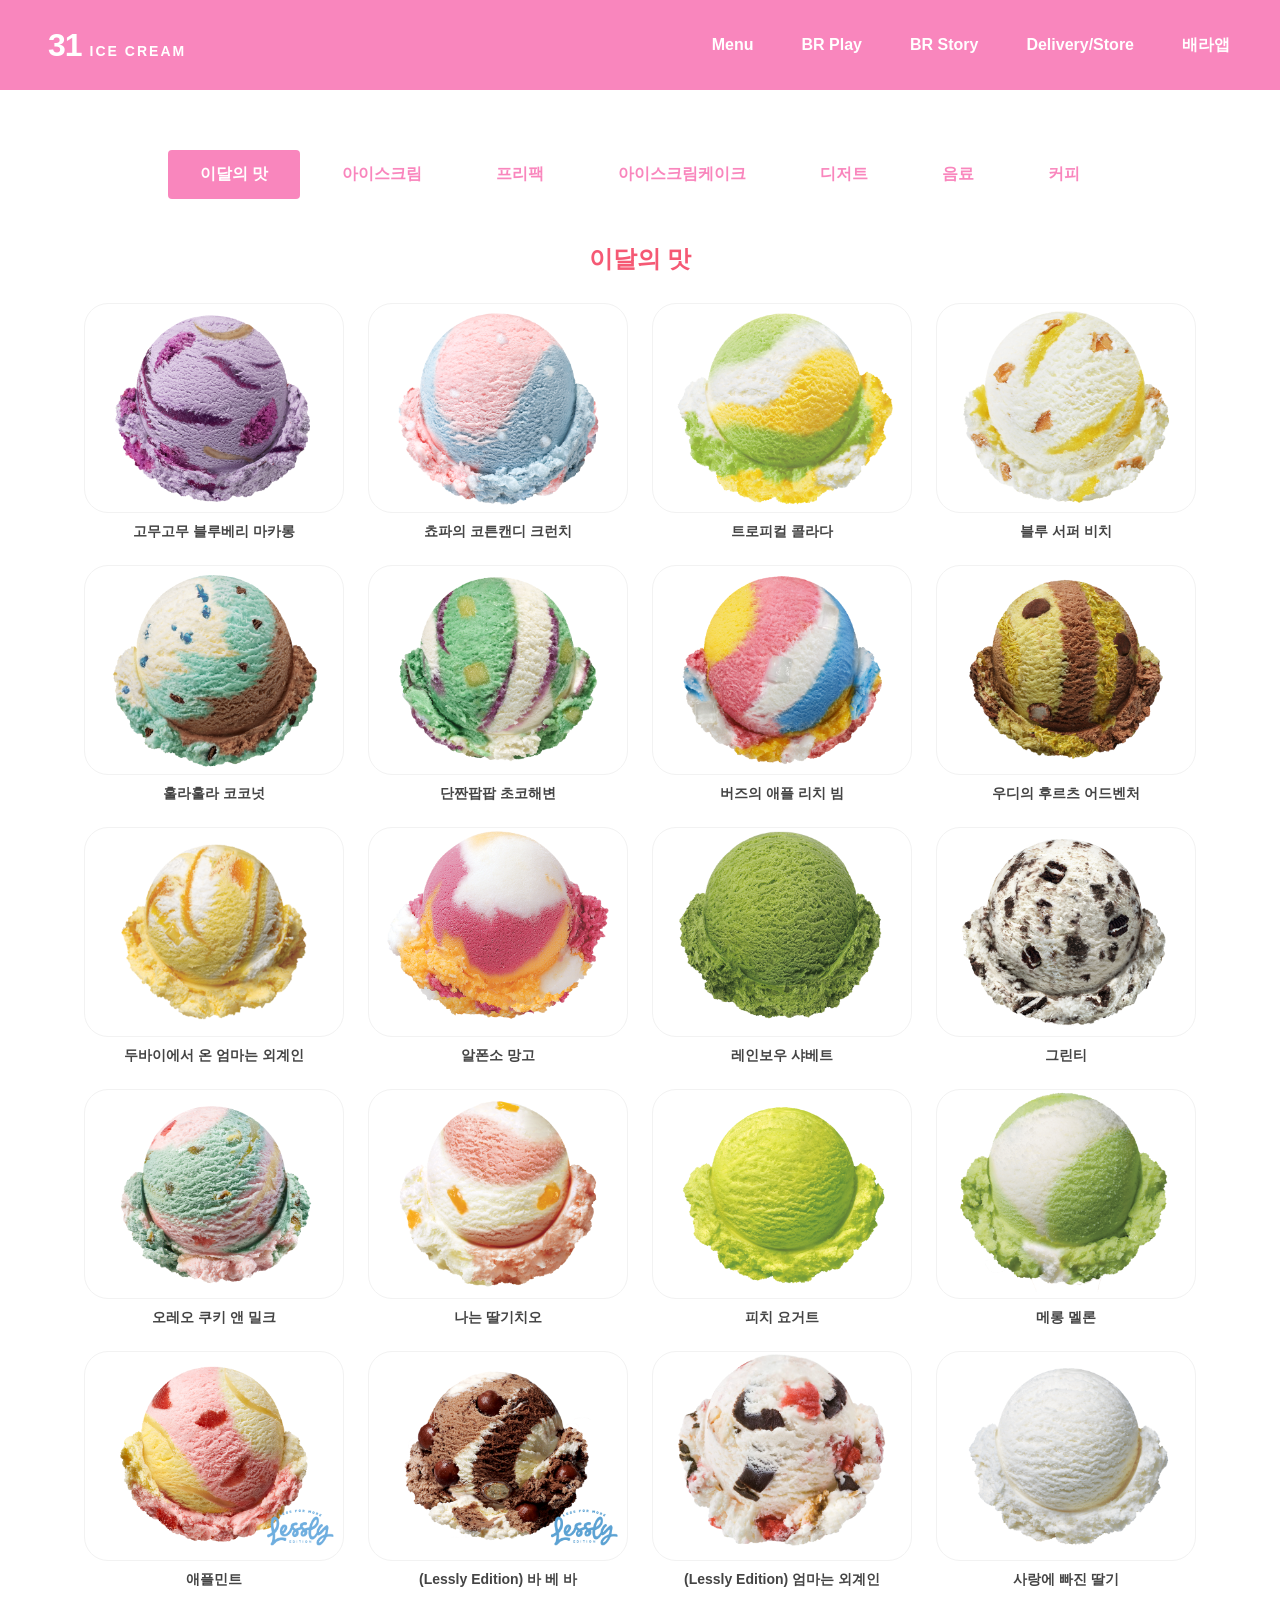
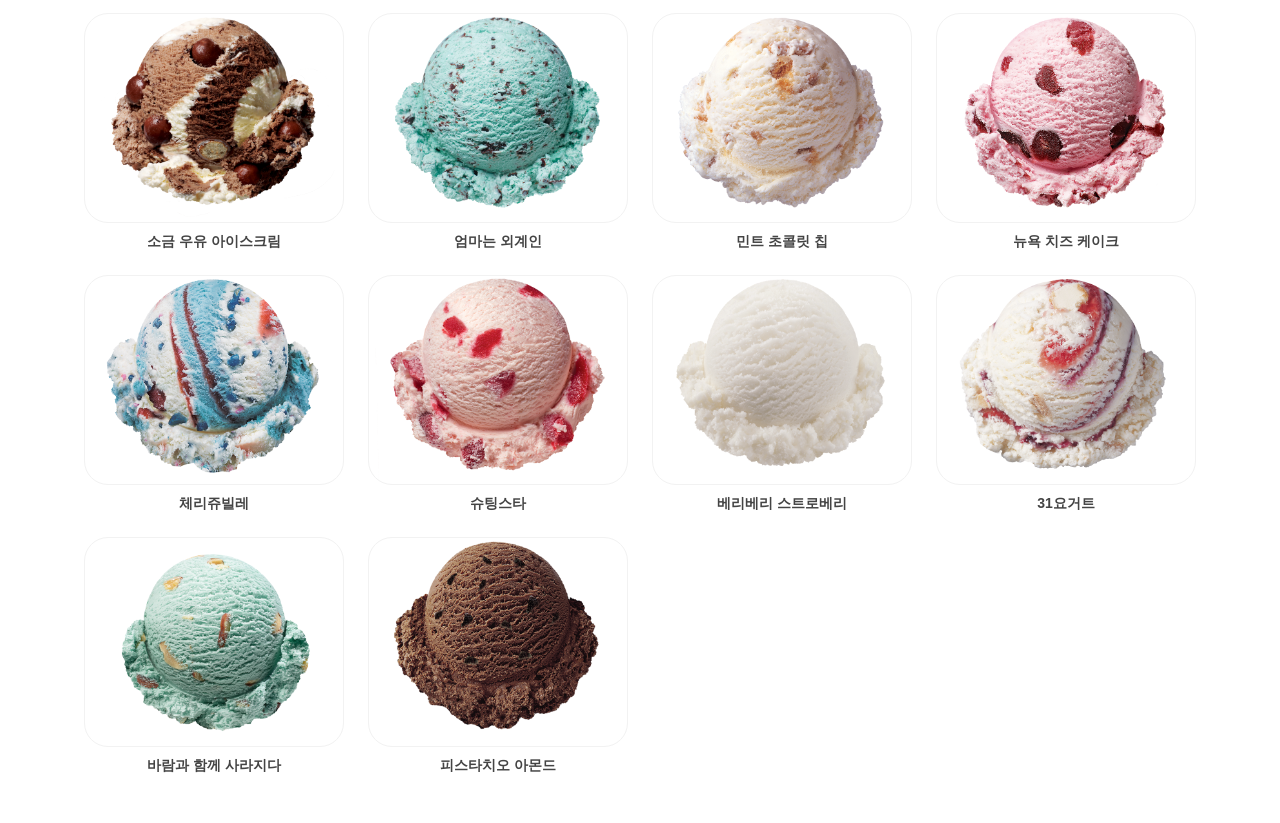
==== index.html @ 5e994775 "260724_BR" ====
<!DOCTYPE html>
<html lang="ko">
<head>
<meta charset="UTF-8">
<meta name="viewport" content="width=device-width, initial-scale=1.0">
<title>ICE CREAM MENU</title>
<link rel="stylesheet" href="style.css">
</head>
<body>

  <header class="site-header">
    <div class="logo">
      <span class="logo-num">31</span>
      <span class="logo-text">ICE CREAM</span>
    </div>

    <nav class="main-nav">
      <ul>
        <li><a href="#">Menu</a></li>
        <li><a href="#">BR Play</a></li>
        <li><a href="#">BR Story</a></li>
        <li><a href="#">Delivery/Store</a></li>
        <li><a href="#">배라앱</a></li>
      </ul>
    </nav>
  </header>

  <main class="site-main">
    <div class="menu-layout">

      <aside class="side-menu">
        <ul>
          <li class="active" data-category="이달의 맛">이달의 맛</li>
          <li data-category="아이스크림">아이스크림</li>
          <li data-category="프리팩">프리팩</li>
          <li data-category="아이스크림케이크">아이스크림케이크</li>
          <li data-category="디저트">디저트</li>
          <li data-category="음료">음료</li>
          <li data-category="커피">커피</li>
        </ul>
      </aside>

      <section class="product-section">
        <h2 class="category-title">이달의 맛</h2>

        <div class="product-grid">
          <div class="product-card">
            <div class="product-image" style="--pastel:#E3E7FD;">
              <img src="images/01.png" alt="고무고무 블루베리 마카롱">
              <span class="fruit-tag">#블루베리</span>
            </div>
            <p class="product-name">고무고무 블루베리 마카롱</p>
          </div>
          <div class="product-card">
            <div class="product-image" style="--pastel:#FDE2F3;">
              <img src="images/02.png" alt="쵸파의 코튼캔디 크런치">
              <span class="fruit-tag">#코튼캔디</span>
            </div>
            <p class="product-name">쵸파의 코튼캔디 크런치</p>
          </div>
          <div class="product-card">
            <div class="product-image" style="--pastel:#FFF6D9;">
              <img src="images/03.png" alt="트로피컬 콜라다">
              <span class="fruit-tag">#파인애플</span>
            </div>
            <p class="product-name">트로피컬 콜라다</p>
          </div>
          <div class="product-card">
            <div class="product-image" style="--pastel:#DCF3FF;">
              <img src="images/04.png" alt="블루 서퍼 비치">
              <span class="fruit-tag">#블루레몬</span>
            </div>
            <p class="product-name">블루 서퍼 비치</p>
          </div>
          <div class="product-card">
            <div class="product-image" style="--pastel:#FFF9E8;">
              <img src="images/05.png" alt="훌라훌라 코코넛">
              <span class="fruit-tag">#코코넛</span>
            </div>
            <p class="product-name">훌라훌라 코코넛</p>
          </div>
          <div class="product-card">
            <div class="product-image" style="--pastel:#EFE1D6;">
              <img src="images/06.png" alt="단짠팝팝 초코해변">
              <span class="fruit-tag">#초콜릿</span>
            </div>
            <p class="product-name">단짠팝팝 초코해변</p>
          </div>
          <div class="product-card">
            <div class="product-image" style="--pastel:#E8F7DF;">
              <img src="images/07.png" alt="버즈의 애플 리치 빔">
              <span class="fruit-tag">#애플</span>
            </div>
            <p class="product-name">버즈의 애플 리치 빔</p>
          </div>
          <div class="product-card">
            <div class="product-image" style="--pastel:#FFE9D6;">
              <img src="images/08.png" alt="우디의 후르츠 어드벤처">
              <span class="fruit-tag">#트로피컬후르츠</span>
            </div>
            <p class="product-name">우디의 후르츠 어드벤처</p>
          </div>
          <div class="product-card">
            <div class="product-image" style="--pastel:#EAF2D7;">
              <img src="images/09.png" alt="두바이에서 온 엄마는 외계인">
              <span class="fruit-tag">#피스타치오</span>
            </div>
            <p class="product-name">두바이에서 온 엄마는 외계인</p>
          </div>
          <div class="product-card">
            <div class="product-image" style="--pastel:#FFF0C4;">
              <img src="images/10.png" alt="알폰소 망고">
              <span class="fruit-tag">#망고</span>
            </div>
            <p class="product-name">알폰소 망고</p>
          </div>
          <div class="product-card">
            <div class="product-image" style="--pastel:#F5E6FF;">
              <img src="images/11.png" alt="레인보우 샤베트">
              <span class="fruit-tag">#레인보우</span>
            </div>
            <p class="product-name">레인보우 샤베트</p>
          </div>
          <div class="product-card">
            <div class="product-image" style="--pastel:#E4F3DA;">
              <img src="images/12.png" alt="그린티">
              <span class="fruit-tag">#그린티</span>
            </div>
            <p class="product-name">그린티</p>
          </div>
          <div class="product-card">
            <div class="product-image" style="--pastel:#EFE7E0;">
              <img src="images/13.png" alt="오레오 쿠키 앤 밀크">
              <span class="fruit-tag">#쿠키</span>
            </div>
            <p class="product-name">오레오 쿠키 앤 밀크</p>
          </div>
          <div class="product-card">
            <div class="product-image" style="--pastel:#FFE3EC;">
              <img src="images/14.png" alt="나는 딸기치오">
              <span class="fruit-tag">#딸기</span>
            </div>
            <p class="product-name">나는 딸기치오</p>
          </div>
          <div class="product-card">
            <div class="product-image" style="--pastel:#FFE7DC;">
              <img src="images/15.png" alt="피치 요거트">
              <span class="fruit-tag">#피치</span>
            </div>
            <p class="product-name">피치 요거트</p>
          </div>
          <div class="product-card">
            <div class="product-image" style="--pastel:#EFFAD4;">
              <img src="images/16.png" alt="메롱 멜론">
              <span class="fruit-tag">#멜론</span>
            </div>
            <p class="product-name">메롱 멜론</p>
          </div>
          <div class="product-card">
            <div class="product-image" style="--pastel:#DFF6EE;">
              <img src="images/17.png" alt="애플민트">
              <span class="fruit-tag">#민트</span>
            </div>
            <p class="product-name">애플민트</p>
          </div>
          <div class="product-card">
            <div class="product-image" style="--pastel:#FFF7CF;">
              <img src="images/18.png" alt="(Lessly Edition) 바 베 바">
              <span class="fruit-tag">#바나나</span>
            </div>
            <p class="product-name">(Lessly Edition) 바 베 바</p>
          </div>
          <div class="product-card">
            <div class="product-image" style="--pastel:#ECE1FA;">
              <img src="images/19.png" alt="(Lessly Edition) 엄마는 외계인">
              <span class="fruit-tag">#그레이프</span>
            </div>
            <p class="product-name">(Lessly Edition) 엄마는 외계인</p>
          </div>
          <div class="product-card">
            <div class="product-image" style="--pastel:#FFE1EA;">
              <img src="images/20.png" alt="사랑에 빠진 딸기">
              <span class="fruit-tag">#딸기</span>
            </div>
            <p class="product-name">사랑에 빠진 딸기</p>
          </div>
          <div class="product-card">
            <div class="product-image" style="--pastel:#FFF8EF;">
              <img src="images/21.png" alt="소금 우유 아이스크림">
              <span class="fruit-tag">#밀크</span>
            </div>
            <p class="product-name">소금 우유 아이스크림</p>
          </div>
          <div class="product-card">
            <div class="product-image" style="--pastel:#E9DFF7;">
              <img src="images/22.png" alt="엄마는 외계인">
              <span class="fruit-tag">#그레이프</span>
            </div>
            <p class="product-name">엄마는 외계인</p>
          </div>
          <div class="product-card">
            <div class="product-image" style="--pastel:#DFF3EA;">
              <img src="images/23.png" alt="민트 초콜릿 칩">
              <span class="fruit-tag">#민트초코</span>
            </div>
            <p class="product-name">민트 초콜릿 칩</p>
          </div>
          <div class="product-card">
            <div class="product-image" style="--pastel:#FFF3D6;">
              <img src="images/24.png" alt="뉴욕 치즈 케이크">
              <span class="fruit-tag">#치즈케이크</span>
            </div>
            <p class="product-name">뉴욕 치즈 케이크</p>
          </div>
          <div class="product-card">
            <div class="product-image" style="--pastel:#FFE0E6;">
              <img src="images/25.png" alt="체리쥬빌레">
              <span class="fruit-tag">#체리</span>
            </div>
            <p class="product-name">체리쥬빌레</p>
          </div>
          <div class="product-card">
            <div class="product-image" style="--pastel:#E3E9FF;">
              <img src="images/26.png" alt="슈팅스타">
              <span class="fruit-tag">#스타</span>
            </div>
            <p class="product-name">슈팅스타</p>
          </div>
          <div class="product-card">
            <div class="product-image" style="--pastel:#FFE4EC;">
              <img src="images/27.png" alt="베리베리 스트로베리">
              <span class="fruit-tag">#스트로베리</span>
            </div>
            <p class="product-name">베리베리 스트로베리</p>
          </div>
          <div class="product-card">
            <div class="product-image" style="--pastel:#FFF7E8;">
              <img src="images/28.png" alt="31요거트">
              <span class="fruit-tag">#요거트</span>
            </div>
            <p class="product-name">31요거트</p>
          </div>
          <div class="product-card">
            <div class="product-image" style="--pastel:#F3E9DC;">
              <img src="images/29.png" alt="바람과 함께 사라지다">
              <span class="fruit-tag">#바닐라</span>
            </div>
            <p class="product-name">바람과 함께 사라지다</p>
          </div>
          <div class="product-card">
            <div class="product-image" style="--pastel:#EDF4DC;">
              <img src="images/30.png" alt="피스타치오 아몬드">
              <span class="fruit-tag">#피스타치오</span>
            </div>
            <p class="product-name">피스타치오 아몬드</p>
          </div>
        </div>
      </section>

    </div>
  </main>

  <div class="modal-overlay" id="productModal">
    <div class="modal-box">
      <button class="modal-close" id="modalClose" aria-label="닫기">&times;</button>
      <div class="modal-image">
        <img id="modalImage" src="" alt="">
      </div>
      <div class="modal-info">
        <p class="modal-fruit" id="modalFruit">#태그</p>
        <h3 class="modal-name" id="modalName">상품명</h3>
        <ul class="modal-details">
          <li><strong>중량</strong><span id="modalWeight">-</span></li>
          <li><strong>칼로리</strong><span id="modalCalorie">-</span></li>
          <li><strong>가격</strong><span id="modalPrice">-</span></li>
        </ul>
        <p class="modal-desc" id="modalDesc">상품 상세 설명이 들어갈 자리입니다.</p>
      </div>
    </div>
  </div>

  <script src="js/main.js"></script>
</body>
</html>
---- style.css ----
:root {
  --header-pink: #F986BD;
  --nav-white: #FFFFFF;
  --nav-hover-pink: #F55974;
  --main-white: #FFFFFF;
  --side-pink: #F986BD;
}

* {
  margin: 0;
  padding: 0;
  box-sizing: border-box;
}

body {
  font-family: "Pretendard", "Apple SD Gothic Neo", "Malgun Gothic", sans-serif;
  background-color: var(--main-white);
  color: #333333;
}

a {
  text-decoration: none;
}

ul {
  list-style: none;
}

/* Header */
.site-header {
  position: sticky;
  top: 0;
  z-index: 100;
  display: flex;
  align-items: center;
  justify-content: space-between;
  height: 90px;
  padding: 0 48px;
  background-color: var(--header-pink);
}

.logo {
  display: flex;
  align-items: baseline;
  gap: 8px;
  flex-shrink: 0;
}

.logo-num {
  font-size: 32px;
  font-weight: 900;
  color: var(--nav-white);
  letter-spacing: -1px;
}

.logo-text {
  font-size: 14px;
  font-weight: 700;
  color: var(--nav-white);
  letter-spacing: 2px;
}

.main-nav ul {
  display: flex;
  align-items: center;
  gap: 44px;
}

.main-nav a {
  color: var(--nav-white);
  font-size: 16px;
  font-weight: 600;
  padding: 8px 2px;
  transition: color 0.2s ease;
}

.main-nav a:hover {
  color: var(--nav-hover-pink);
}

/* Main */
.site-main {
  background-color: var(--main-white);
  padding: 48px;
}

.menu-layout {
  display: flex;
  flex-direction: column;
  align-items: center;
  gap: 32px;
  max-width: 1600px;
  margin: 0 auto;
}

/* Side Menu */
.side-menu {
  width: 100%;
  position: sticky;
  top: 90px;
  background-color: var(--main-white);
  z-index: 10;
  padding: 12px 0;
}

.side-menu ul {
  display: flex;
  flex-direction: row;
  flex-wrap: wrap;
  justify-content: center;
  gap: 10px;
}

.side-menu li {
  color: var(--side-pink);
  font-size: 16px;
  font-weight: 700;
  text-align: center;
  padding: 14px 32px;
  border-radius: 4px;
  cursor: pointer;
  transition: background-color 0.2s ease, color 0.2s ease;
}

.side-menu li:hover {
  background-color: rgba(249, 134, 189, 0.15);
}

.side-menu li.active {
  background-color: var(--side-pink);
  color: var(--nav-white);
}

/* Product Section */
.product-section {
  width: 100%;
}

.category-title {
  font-size: 24px;
  font-weight: 800;
  color: var(--nav-hover-pink);
  margin-bottom: 28px;
  text-align: center;
}

.product-grid {
  display: grid;
  grid-template-columns: repeat(auto-fill, 260px);
  justify-content: center;
  gap: 24px;
}

.product-card {
  display: flex;
  flex-direction: column;
  align-items: center;
  gap: 10px;
}

.product-image {
  position: relative;
  width: 260px;
  height: 210px;
  border-radius: 24px;
  background: transparent;
  border: 1px solid #F2F2F2;
  overflow: hidden;
  cursor: pointer;
  transition: background-color 0.35s ease, border-color 0.35s ease;
}

.product-image:hover {
  background-color: var(--pastel, #FDE2E4);
  border-color: transparent;
}

.product-image img {
  position: absolute;
  top: 0;
  left: 0;
  width: 100%;
  height: 100%;
  object-fit: cover;
  transition: transform 0.35s ease;
}

.product-image:hover img {
  transform: translateY(50%);
}

.fruit-tag {
  position: absolute;
  top: 0;
  left: 0;
  width: 100%;
  height: 66%;
  display: flex;
  align-items: center;
  justify-content: center;
  font-size: 20px;
  font-weight: 800;
  color: var(--nav-hover-pink);
  opacity: 0;
  transition: opacity 0.35s ease;
  pointer-events: none;
}

.product-image:hover .fruit-tag {
  opacity: 1;
}

.product-name {
  font-size: 14px;
  font-weight: 600;
  color: #444444;
}

/* Product Modal */
.modal-overlay {
  display: none;
  position: fixed;
  inset: 0;
  z-index: 200;
  align-items: center;
  justify-content: center;
  background-color: rgba(0, 0, 0, 0.5);
  padding: 24px;
}

.modal-overlay.open {
  display: flex;
}

.modal-box {
  position: relative;
  display: flex;
  gap: 32px;
  width: 100%;
  max-width: 640px;
  background-color: #FFFFFF;
  border-radius: 24px;
  padding: 40px;
  box-shadow: 0 12px 36px rgba(0, 0, 0, 0.18);
}

.modal-close {
  position: absolute;
  top: 16px;
  right: 16px;
  width: 36px;
  height: 36px;
  border: none;
  border-radius: 50%;
  background-color: transparent;
  color: #999999;
  font-size: 24px;
  line-height: 1;
  cursor: pointer;
  transition: background-color 0.2s ease, color 0.2s ease;
}

.modal-close:hover {
  background-color: #F2F2F2;
  color: var(--nav-hover-pink);
}

.modal-image {
  flex-shrink: 0;
  width: 240px;
  height: 240px;
  border-radius: 20px;
  border: 1px solid #F2F2F2;
  overflow: hidden;
}

.modal-image img {
  width: 100%;
  height: 100%;
  object-fit: cover;
}

.modal-info {
  display: flex;
  flex-direction: column;
  gap: 12px;
}

.modal-fruit {
  font-size: 14px;
  font-weight: 700;
  color: var(--side-pink);
}

.modal-name {
  font-size: 22px;
  font-weight: 800;
  color: #333333;
}

.modal-details {
  display: flex;
  flex-direction: column;
  gap: 6px;
  font-size: 14px;
  color: #555555;
}

.modal-details li {
  display: flex;
  gap: 8px;
}

.modal-details strong {
  color: #333333;
  min-width: 48px;
}

.modal-desc {
  font-size: 14px;
  line-height: 1.6;
  color: #666666;
}

/* Responsive */
@media (max-width: 900px) {
  .site-header {
    padding: 0 20px;
  }

  .main-nav ul {
    gap: 20px;
  }

  .site-main {
    padding: 24px;
  }

  .menu-layout {
    flex-direction: column;
  }

  .side-menu {
    width: 100%;
    position: static;
  }

  .side-menu ul {
    flex-direction: row;
    flex-wrap: wrap;
    justify-content: center;
  }

  .modal-box {
    flex-direction: column;
    padding: 28px;
  }

  .modal-image {
    width: 100%;
    height: 220px;
  }
}
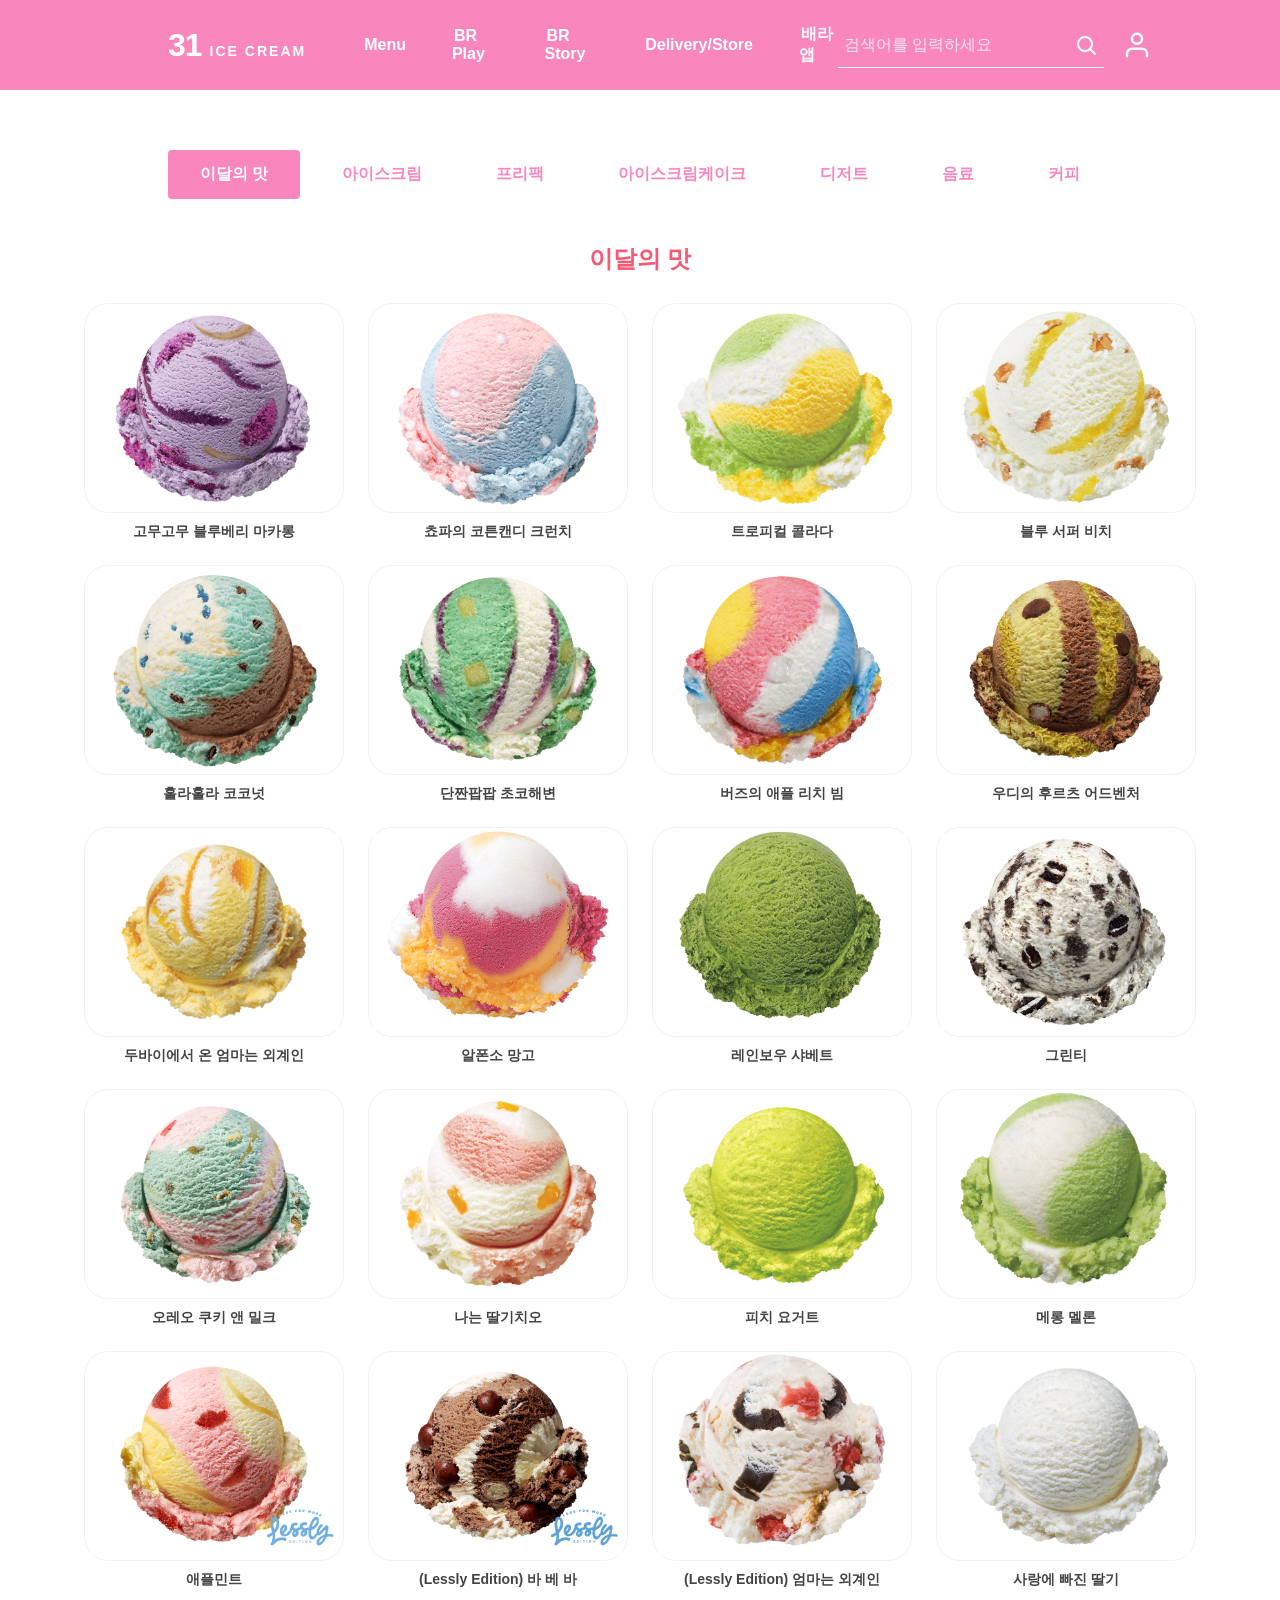
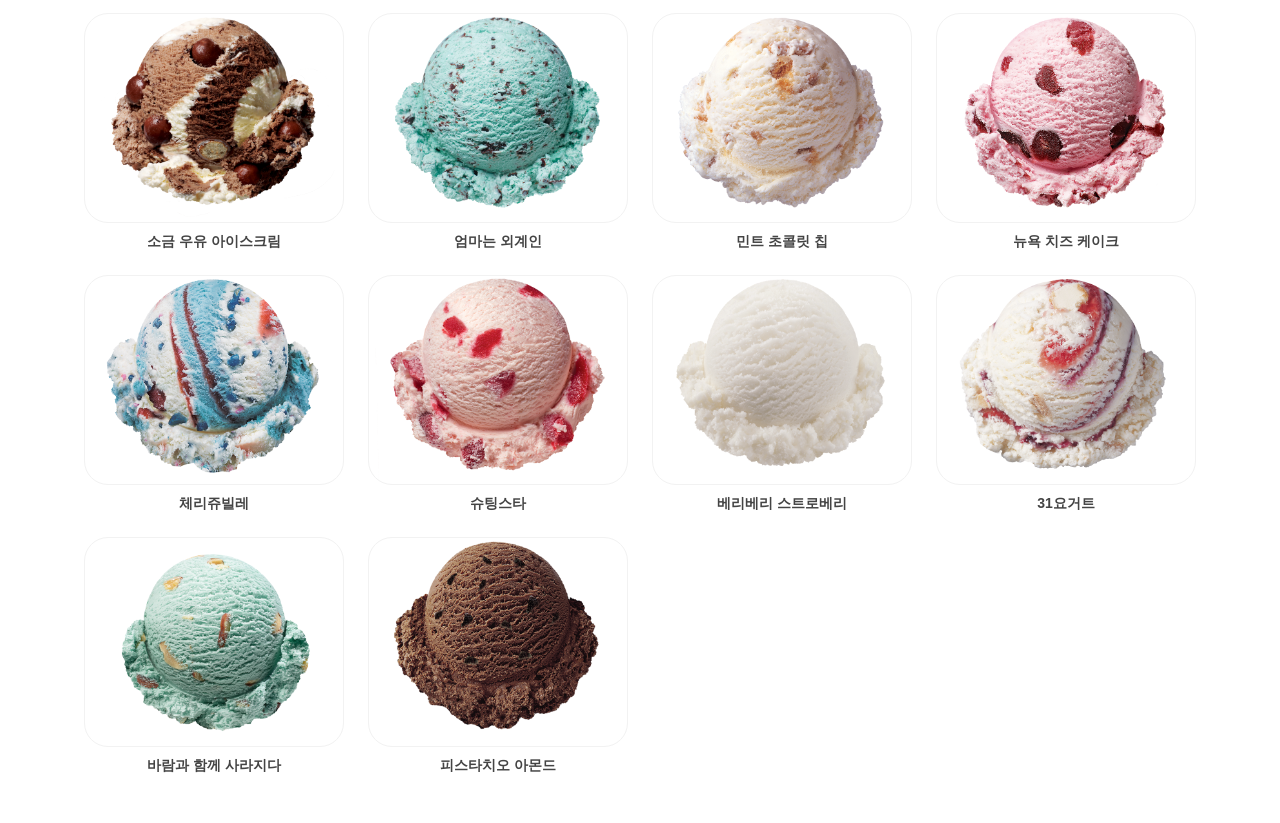
==== commit e0df2590: "Add search/login header actions, enlarge modal, monthly flavor detail page" ====
--- a/index.html
+++ b/index.html
@@ -23,6 +23,24 @@
         <li><a href="#">배라앱</a></li>
       </ul>
     </nav>
+
+    <div class="header-actions">
+      <div class="search-box">
+        <input type="text" placeholder="검색어를 입력하세요" aria-label="검색어 입력">
+        <button class="search-btn" aria-label="검색">
+          <svg width="24" height="24" viewBox="0 0 24 24" fill="none" stroke="currentColor" stroke-width="2" stroke-linecap="round" stroke-linejoin="round">
+            <circle cx="11" cy="11" r="7"></circle>
+            <line x1="21" y1="21" x2="16.65" y2="16.65"></line>
+          </svg>
+        </button>
+      </div>
+      <button class="login-btn" aria-label="로그인">
+        <svg width="30" height="30" viewBox="0 0 24 24" fill="none" stroke="currentColor" stroke-width="2" stroke-linecap="round" stroke-linejoin="round">
+          <path d="M20 21v-2a4 4 0 0 0-4-4H8a4 4 0 0 0-4 4v2"></path>
+          <circle cx="12" cy="7" r="4"></circle>
+        </svg>
+      </button>
+    </div>
   </header>
 
   <main class="site-main">
@@ -30,7 +48,7 @@
 
       <aside class="side-menu">
         <ul>
-          <li class="active" data-category="이달의 맛">이달의 맛</li>
+          <li class="active" data-category="이달의 맛" data-link="monthly.html">이달의 맛</li>
           <li data-category="아이스크림">아이스크림</li>
           <li data-category="프리팩">프리팩</li>
           <li data-category="아이스크림케이크">아이스크림케이크</li>
--- a/style.css
+++ b/style.css
@@ -33,7 +33,7 @@
   z-index: 100;
   display: flex;
   align-items: center;
-  justify-content: space-between;
+  justify-content: flex-start;
   height: 90px;
   padding: 0 48px;
   background-color: var(--header-pink);
@@ -44,6 +44,7 @@
   align-items: baseline;
   gap: 8px;
   flex-shrink: 0;
+  margin-left: 120px;
 }
 
 .logo-num {
@@ -60,6 +61,10 @@
   letter-spacing: 2px;
 }
 
+.main-nav {
+  margin-left: 56px;
+}
+
 .main-nav ul {
   display: flex;
   align-items: center;
@@ -75,6 +80,55 @@
 }
 
 .main-nav a:hover {
+  color: var(--nav-hover-pink);
+}
+
+.header-actions {
+  display: flex;
+  align-items: center;
+  gap: 18px;
+  margin-left: auto;
+  margin-right: 80px;
+  flex-shrink: 0;
+}
+
+.search-box {
+  display: flex;
+  align-items: center;
+  gap: 10px;
+  background-color: transparent;
+  border-bottom: 1px solid #FFFFFF;
+  padding: 10px 6px;
+}
+
+.search-box input {
+  width: 220px;
+  background: transparent;
+  border: none;
+  outline: none;
+  color: var(--nav-white);
+  font-size: 16px;
+}
+
+.search-box input::placeholder {
+  color: rgba(255, 255, 255, 0.8);
+}
+
+.search-btn,
+.login-btn {
+  display: flex;
+  align-items: center;
+  justify-content: center;
+  background: transparent;
+  border: none;
+  color: var(--nav-white);
+  cursor: pointer;
+  padding: 0;
+  transition: color 0.2s ease;
+}
+
+.search-btn:hover,
+.login-btn:hover {
   color: var(--nav-hover-pink);
 }
 
@@ -235,26 +289,26 @@
 .modal-box {
   position: relative;
   display: flex;
-  gap: 32px;
-  width: 100%;
-  max-width: 640px;
+  gap: 40px;
+  width: 100%;
+  max-width: 900px;
   background-color: #FFFFFF;
-  border-radius: 24px;
-  padding: 40px;
+  border-radius: 28px;
+  padding: 56px;
   box-shadow: 0 12px 36px rgba(0, 0, 0, 0.18);
 }
 
 .modal-close {
   position: absolute;
-  top: 16px;
-  right: 16px;
-  width: 36px;
-  height: 36px;
+  top: 20px;
+  right: 20px;
+  width: 44px;
+  height: 44px;
   border: none;
   border-radius: 50%;
   background-color: transparent;
   color: #999999;
-  font-size: 24px;
+  font-size: 28px;
   line-height: 1;
   cursor: pointer;
   transition: background-color 0.2s ease, color 0.2s ease;
@@ -267,9 +321,9 @@
 
 .modal-image {
   flex-shrink: 0;
-  width: 240px;
-  height: 240px;
-  border-radius: 20px;
+  width: 340px;
+  height: 340px;
+  border-radius: 24px;
   border: 1px solid #F2F2F2;
   overflow: hidden;
 }
@@ -283,42 +337,142 @@
 .modal-info {
   display: flex;
   flex-direction: column;
-  gap: 12px;
+  gap: 16px;
+  justify-content: center;
 }
 
 .modal-fruit {
+  font-size: 16px;
+  font-weight: 700;
+  color: var(--side-pink);
+}
+
+.modal-name {
+  font-size: 28px;
+  font-weight: 800;
+  color: #333333;
+}
+
+.modal-details {
+  display: flex;
+  flex-direction: column;
+  gap: 8px;
+  font-size: 16px;
+  color: #555555;
+}
+
+.modal-details li {
+  display: flex;
+  gap: 8px;
+}
+
+.modal-details strong {
+  color: #333333;
+  min-width: 56px;
+}
+
+.modal-desc {
+  font-size: 16px;
+  line-height: 1.7;
+  color: #666666;
+}
+
+/* Detail Page */
+.detail-main {
+  background-color: var(--main-white);
+  padding: 48px;
+}
+
+.detail-container {
+  max-width: 1000px;
+  margin: 0 auto;
+}
+
+.back-link {
+  display: inline-block;
+  margin-bottom: 32px;
+  color: var(--side-pink);
   font-size: 14px;
   font-weight: 700;
+}
+
+.back-link:hover {
+  color: var(--nav-hover-pink);
+}
+
+.detail-hero {
+  display: flex;
+  gap: 48px;
+  align-items: flex-start;
+}
+
+.detail-image {
+  flex-shrink: 0;
+  width: 400px;
+  height: 400px;
+  border-radius: 28px;
+  border: 1px solid #F2F2F2;
+  overflow: hidden;
+}
+
+.detail-image img {
+  width: 100%;
+  height: 100%;
+  object-fit: cover;
+}
+
+.detail-info {
+  display: flex;
+  flex-direction: column;
+  gap: 14px;
+  padding-top: 8px;
+}
+
+.detail-badge {
+  display: inline-block;
+  width: fit-content;
+  background-color: var(--header-pink);
+  color: #FFFFFF;
+  font-size: 13px;
+  font-weight: 700;
+  padding: 6px 16px;
+  border-radius: 4px;
+}
+
+.detail-fruit {
+  font-size: 16px;
+  font-weight: 700;
   color: var(--side-pink);
 }
 
-.modal-name {
-  font-size: 22px;
+.detail-name {
+  font-size: 32px;
   font-weight: 800;
   color: #333333;
 }
 
-.modal-details {
+.detail-specs {
   display: flex;
   flex-direction: column;
-  gap: 6px;
-  font-size: 14px;
+  gap: 8px;
+  font-size: 16px;
   color: #555555;
-}
-
-.modal-details li {
+  margin: 8px 0;
+}
+
+.detail-specs li {
   display: flex;
   gap: 8px;
 }
 
-.modal-details strong {
+.detail-specs strong {
   color: #333333;
-  min-width: 48px;
-}
-
-.modal-desc {
-  font-size: 14px;
-  line-height: 1.6;
+  min-width: 56px;
+}
+
+.detail-desc {
+  font-size: 16px;
+  line-height: 1.7;
   color: #666666;
 }
 
@@ -360,4 +514,13 @@
     width: 100%;
     height: 220px;
   }
-}
+
+  .detail-hero {
+    flex-direction: column;
+  }
+
+  .detail-image {
+    width: 100%;
+    height: 280px;
+  }
+}
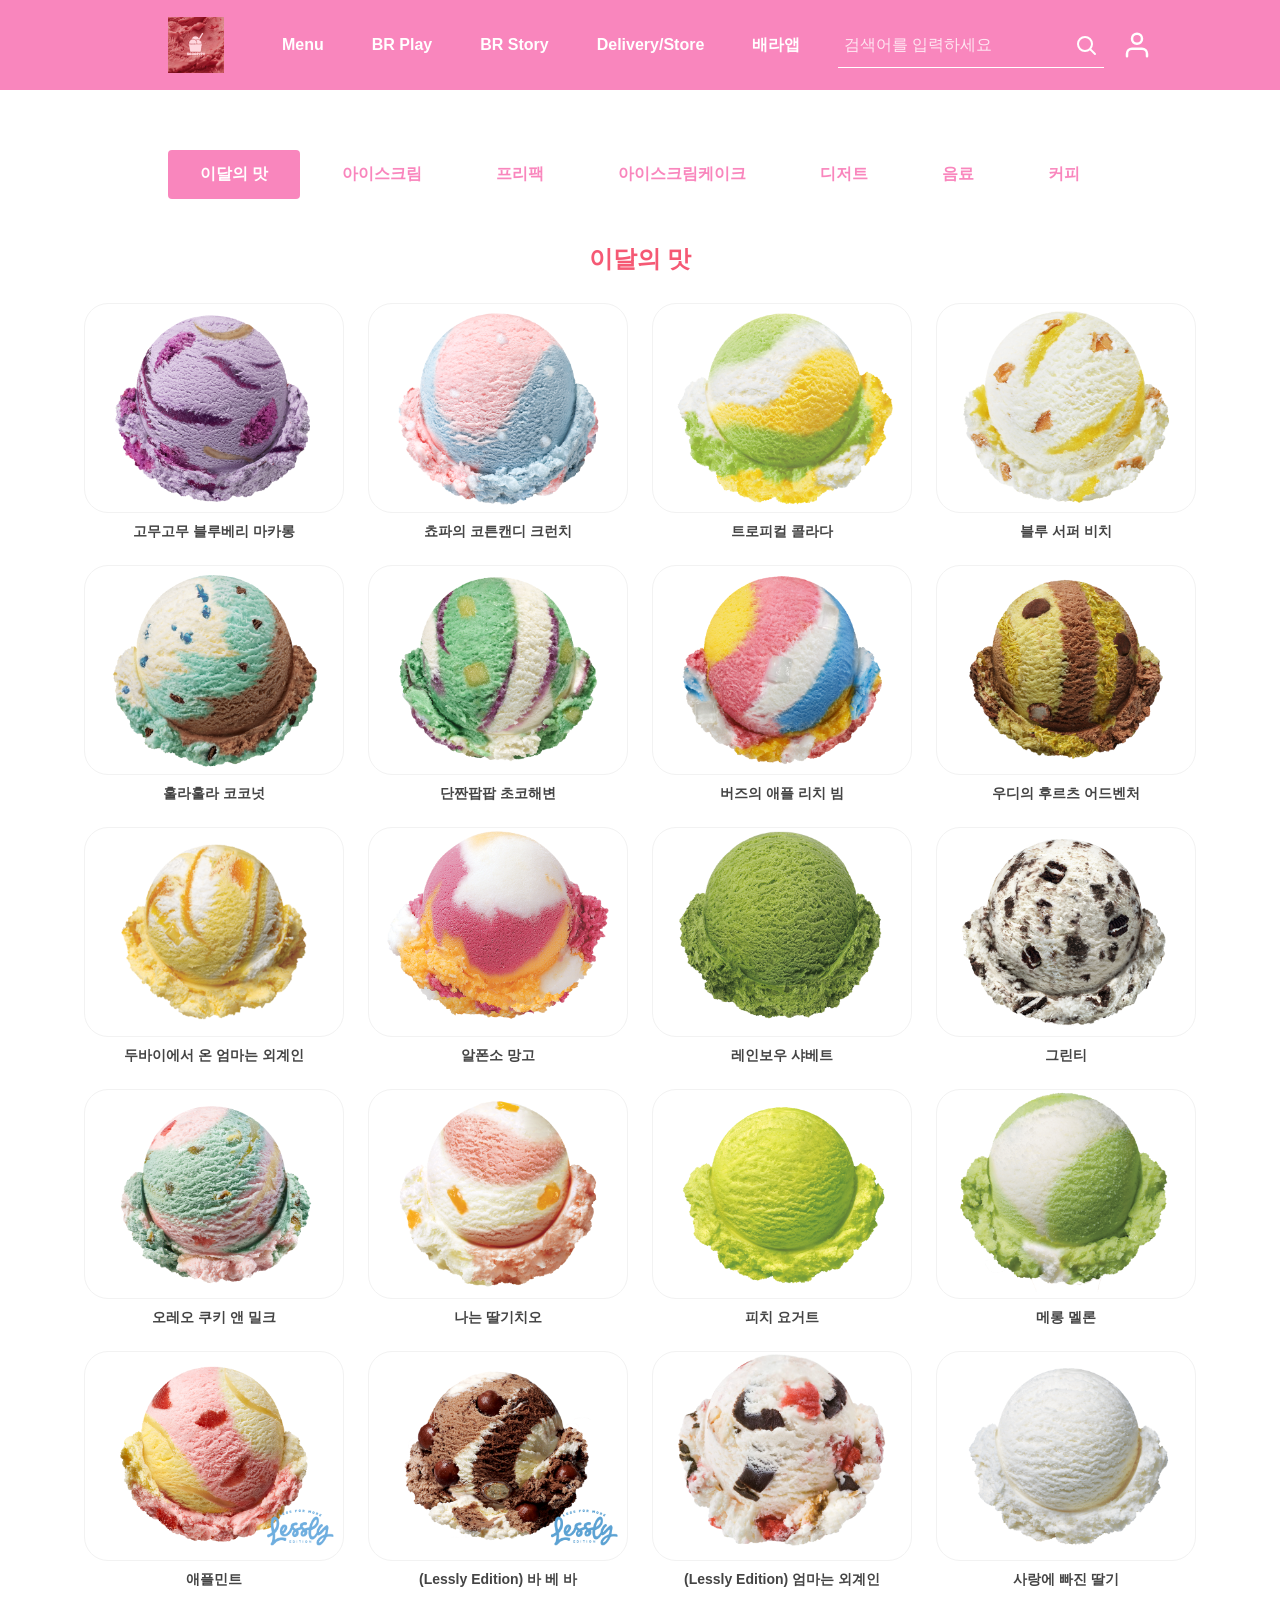
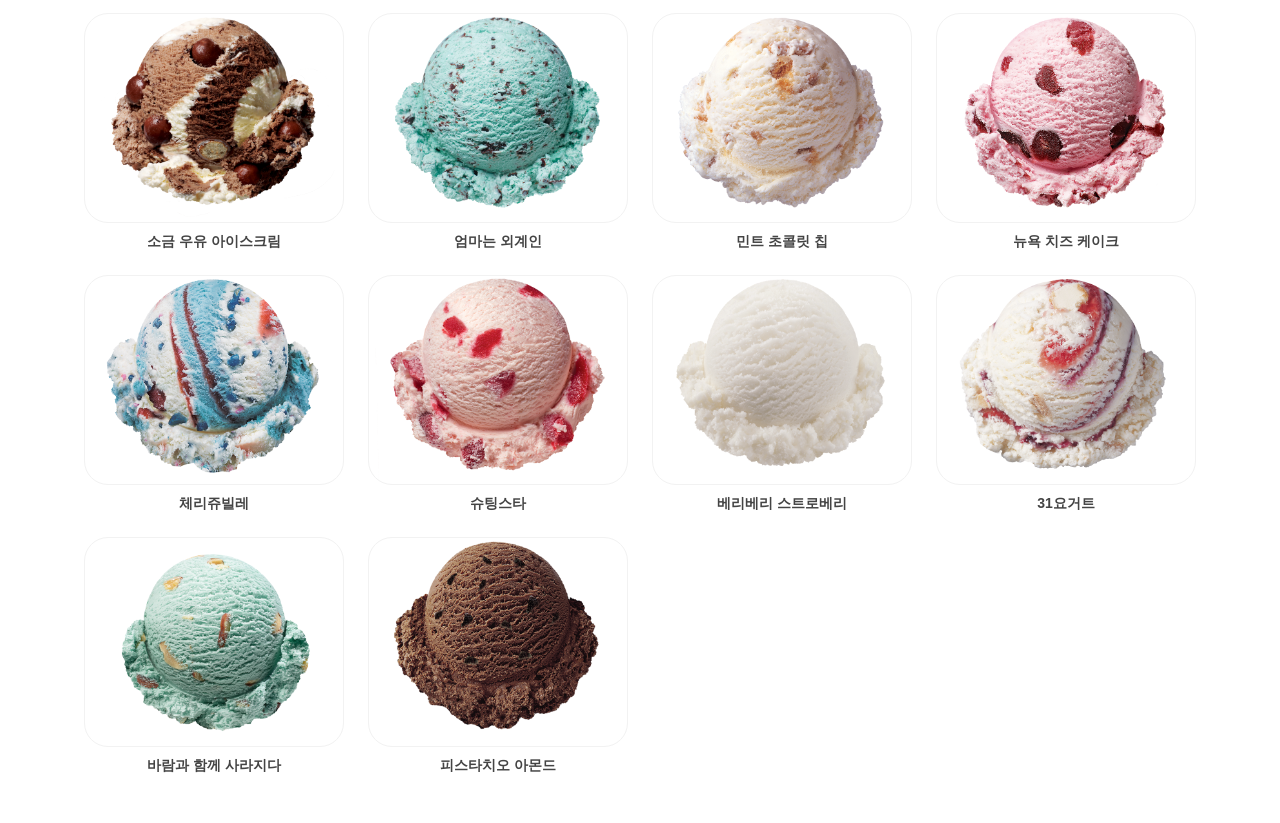
==== commit 4cb1d7b4: "Add monthly flavor poster image and header logo image" ====
--- a/index.html
+++ b/index.html
@@ -10,8 +10,7 @@
 
   <header class="site-header">
     <div class="logo">
-      <span class="logo-num">31</span>
-      <span class="logo-text">ICE CREAM</span>
+      <img src="images/32.jpg" alt="ICE CREAM 로고">
     </div>
 
     <nav class="main-nav">
--- a/style.css
+++ b/style.css
@@ -41,24 +41,15 @@
 
 .logo {
   display: flex;
-  align-items: baseline;
-  gap: 8px;
+  align-items: center;
   flex-shrink: 0;
   margin-left: 120px;
 }
 
-.logo-num {
-  font-size: 32px;
-  font-weight: 900;
-  color: var(--nav-white);
-  letter-spacing: -1px;
-}
-
-.logo-text {
-  font-size: 14px;
-  font-weight: 700;
-  color: var(--nav-white);
-  letter-spacing: 2px;
+.logo img {
+  height: 56px;
+  width: auto;
+  object-fit: contain;
 }
 
 .main-nav {
@@ -408,8 +399,8 @@
 
 .detail-image {
   flex-shrink: 0;
-  width: 400px;
-  height: 400px;
+  width: 360px;
+  height: 480px;
   border-radius: 28px;
   border: 1px solid #F2F2F2;
   overflow: hidden;
@@ -418,7 +409,7 @@
 .detail-image img {
   width: 100%;
   height: 100%;
-  object-fit: cover;
+  object-fit: contain;
 }
 
 .detail-info {
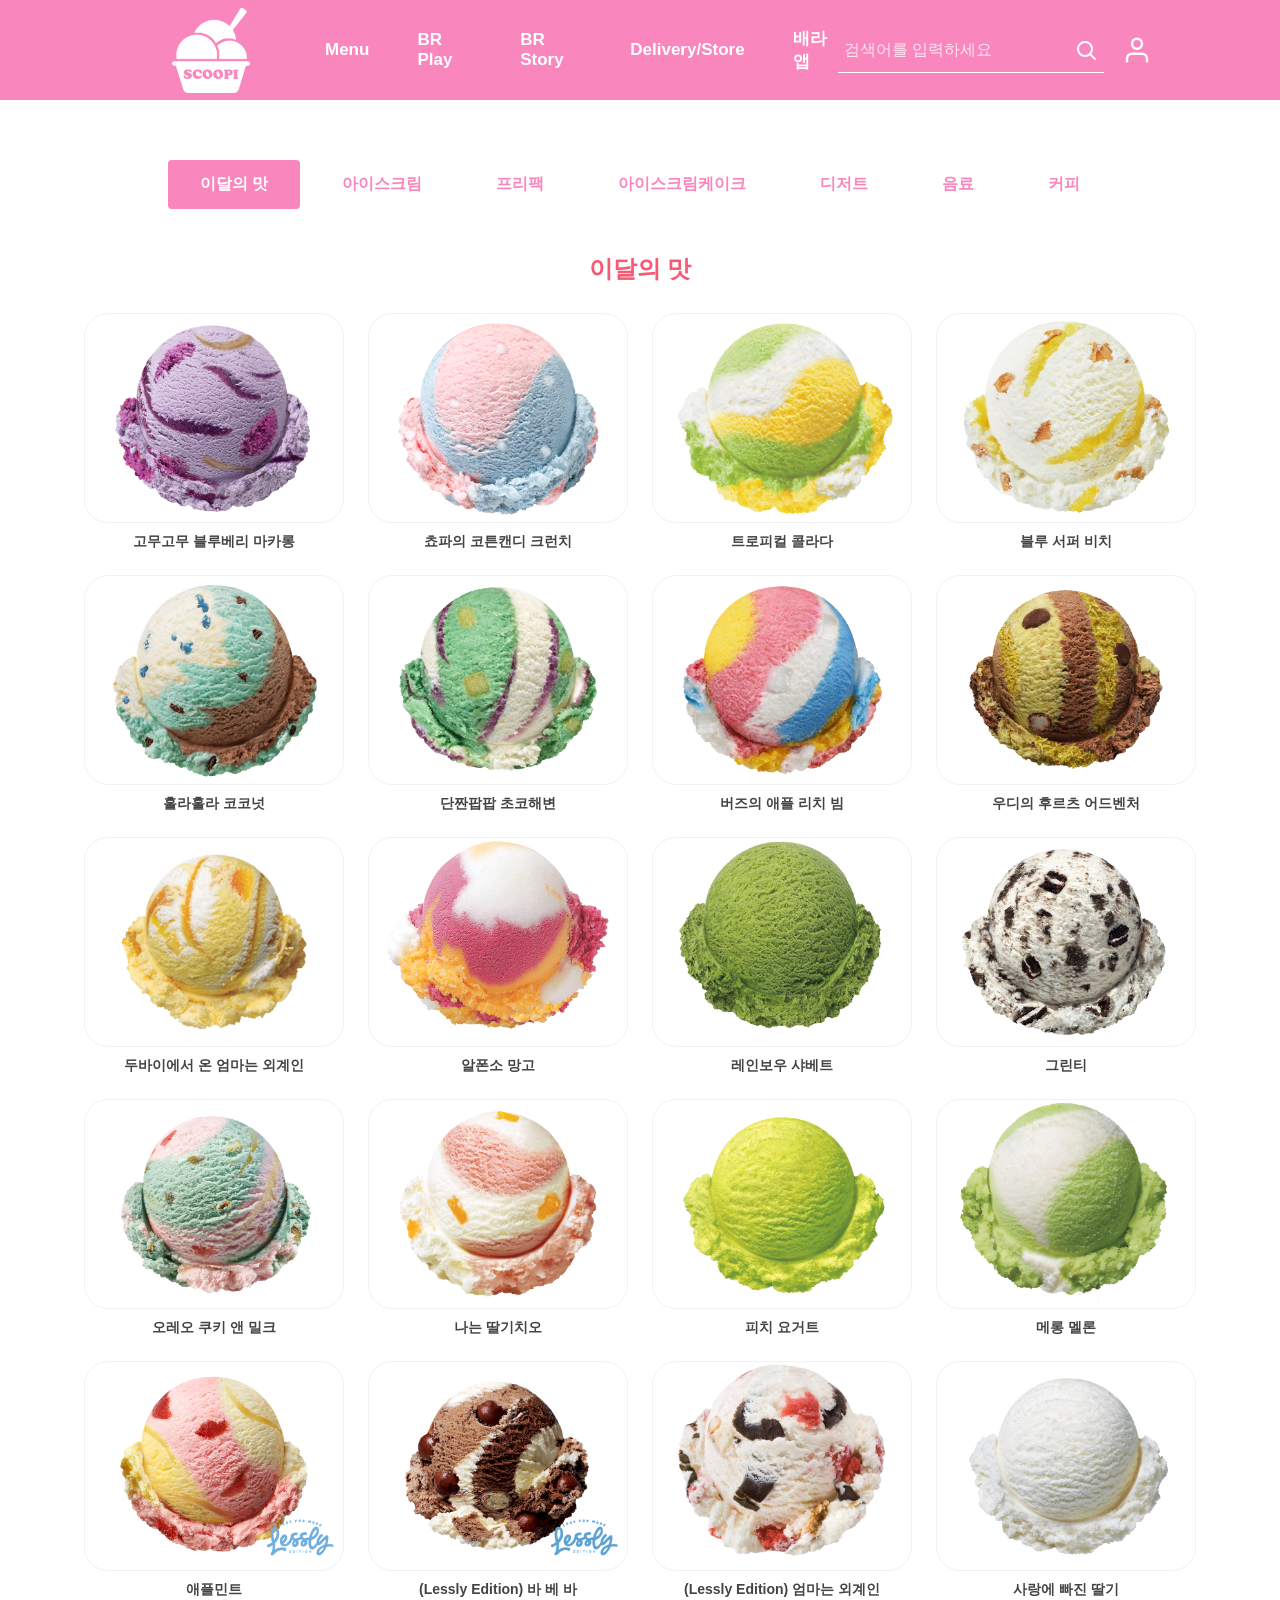
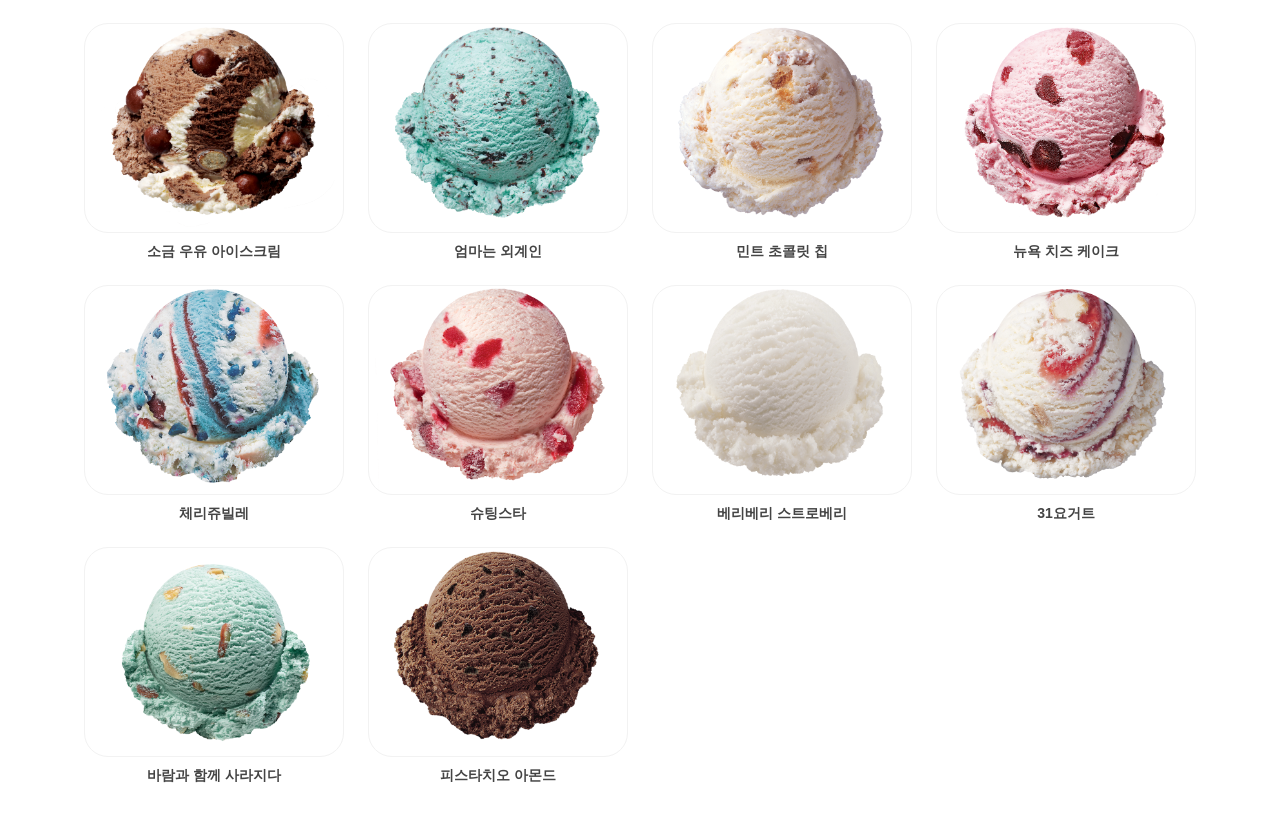
==== commit 3dce9674: "Add home page with promotion slider and nav dropdown menus Introduces main.html as the site's home s" ====
--- a/index.html
+++ b/index.html
@@ -9,17 +9,66 @@
 <body>
 
   <header class="site-header">
-    <div class="logo">
-      <img src="images/32.jpg" alt="ICE CREAM 로고">
-    </div>
+    <a class="logo" href="main.html">
+      <img src="images/rogo2.png" alt="ICE CREAM 로고">
+    </a>
 
     <nav class="main-nav">
       <ul>
-        <li><a href="#">Menu</a></li>
-        <li><a href="#">BR Play</a></li>
-        <li><a href="#">BR Story</a></li>
-        <li><a href="#">Delivery/Store</a></li>
-        <li><a href="#">배라앱</a></li>
+        <li class="nav-item">
+          <a href="#">Menu</a>
+          <div class="nav-dropdown">
+            <ul>
+              <li><a href="monthly.html">이달의 맛</a></li>
+              <li><a href="#">아이스크림</a></li>
+              <li><a href="#">프리팩</a></li>
+              <li><a href="#">아이스크림케이크</a></li>
+              <li><a href="#">디저트</a></li>
+              <li><a href="#">음료</a></li>
+              <li><a href="#">커피</a></li>
+            </ul>
+          </div>
+        </li>
+        <li class="nav-item">
+          <a href="#">BR Play</a>
+          <div class="nav-dropdown">
+            <ul>
+              <li><a href="#">이벤트</a></li>
+              <li><a href="#">프로모션</a></li>
+              <li><a href="#">SNS</a></li>
+            </ul>
+          </div>
+        </li>
+        <li class="nav-item">
+          <a href="#">BR Story</a>
+          <div class="nav-dropdown">
+            <ul>
+              <li><a href="#">브랜드 스토리</a></li>
+              <li><a href="#">뉴스룸</a></li>
+              <li><a href="#">채용정보</a></li>
+            </ul>
+          </div>
+        </li>
+        <li class="nav-item">
+          <a href="#">Delivery/Store</a>
+          <div class="nav-dropdown">
+            <ul>
+              <li><a href="#">매장찾기</a></li>
+              <li><a href="#">배달주문</a></li>
+              <li><a href="#">포장주문</a></li>
+            </ul>
+          </div>
+        </li>
+        <li class="nav-item">
+          <a href="#">배라앱</a>
+          <div class="nav-dropdown">
+            <ul>
+              <li><a href="#">앱 다운로드</a></li>
+              <li><a href="#">멤버십</a></li>
+              <li><a href="#">쿠폰함</a></li>
+            </ul>
+          </div>
+        </li>
       </ul>
     </nav>
 
@@ -296,6 +345,7 @@
     </div>
   </div>
 
+  <script src="js/nav-dropdown.js"></script>
   <script src="js/main.js"></script>
 </body>
 </html>
--- a/style.css
+++ b/style.css
@@ -1,3 +1,10 @@
+@font-face {
+  font-family: 'Juache';
+  src: url('https://cdn.jsdelivr.net/gh/projectnoonnu/noonfonts_one@1.0/BMJUA.woff') format('woff') format('woff');
+  font-weight: normal;
+  font-display: swap;
+}
+
 :root {
   --header-pink: #F986BD;
   --nav-white: #FFFFFF;
@@ -34,7 +41,7 @@
   display: flex;
   align-items: center;
   justify-content: flex-start;
-  height: 90px;
+  height: 100px;
   padding: 0 48px;
   background-color: var(--header-pink);
 }
@@ -47,24 +54,33 @@
 }
 
 .logo img {
-  height: 56px;
+  height: 85px;
   width: auto;
   object-fit: contain;
 }
 
 .main-nav {
-  margin-left: 56px;
+  height: 100%;
+  display: flex;
+  align-items: stretch;
+  margin-left: 70px;
 }
 
 .main-nav ul {
   display: flex;
-  align-items: center;
+  align-items: stretch;
   gap: 44px;
 }
 
+.nav-item {
+  display: flex;
+  align-items: center;
+}
+
 .main-nav a {
+  font-family: 'Juache', sans-serif;
   color: var(--nav-white);
-  font-size: 16px;
+  font-size: 17px;
   font-weight: 600;
   padding: 8px 2px;
   transition: color 0.2s ease;
@@ -72,6 +88,78 @@
 
 .main-nav a:hover {
   color: var(--nav-hover-pink);
+}
+
+/* Nav Dropdown */
+.nav-dropdown {
+  position: absolute;
+  top: 100%;
+  left: 0;
+  width: 100%;
+  /* 48px header padding + 120px logo margin + 85px logo width + 70px nav margin */
+  padding: 28px 48px 28px 323px;
+  background-color: #ffffff;
+  border-top: 1px solid #f2f2f2;
+  box-shadow: 0 16px 32px rgba(0, 0, 0, 0.12);
+  z-index: 150;
+  max-height: 0;
+  overflow: hidden;
+  opacity: 0;
+  pointer-events: none;
+  transition: max-height 0.3s ease, opacity 0.3s ease;
+}
+
+.nav-item.is-open .nav-dropdown {
+  max-height: 140px;
+  opacity: 1;
+  pointer-events: auto;
+}
+
+.nav-dropdown ul {
+  display: flex;
+  flex-wrap: wrap;
+  justify-content: flex-start;
+  gap: 12px;
+}
+
+/* Stagger animation: items rise + fade in one after another as the
+   dropdown opens, but drop out together (no delay) when it closes. */
+.nav-dropdown li {
+  white-space: nowrap;
+  opacity: 0;
+  transform: translateY(20px);
+  transition: opacity 0.4s ease-out, transform 0.4s ease-out;
+  transition-delay: 0s;
+}
+
+.nav-item.is-open .nav-dropdown li {
+  opacity: 1;
+  transform: translateY(0);
+}
+
+.nav-item.is-open .nav-dropdown li:nth-child(1) { transition-delay: 0ms; }
+.nav-item.is-open .nav-dropdown li:nth-child(2) { transition-delay: 80ms; }
+.nav-item.is-open .nav-dropdown li:nth-child(3) { transition-delay: 160ms; }
+.nav-item.is-open .nav-dropdown li:nth-child(4) { transition-delay: 240ms; }
+.nav-item.is-open .nav-dropdown li:nth-child(5) { transition-delay: 320ms; }
+.nav-item.is-open .nav-dropdown li:nth-child(6) { transition-delay: 400ms; }
+.nav-item.is-open .nav-dropdown li:nth-child(7) { transition-delay: 480ms; }
+
+.nav-dropdown a {
+  display: block;
+  color: #555555;
+  font-family: inherit;
+  font-size: 17px;
+  font-weight: 600;
+  padding: 10px 20px;
+  border-radius: 6px;
+  cursor: pointer;
+  transition: background-color 0.2s ease, color 0.2s ease;
+}
+
+.nav-dropdown a:hover {
+  color: var(--nav-hover-pink);
+  background-color: rgba(249, 134, 189, 0.12);
 }
 
 .header-actions {
@@ -212,7 +300,7 @@
   border: 1px solid #F2F2F2;
   overflow: hidden;
   cursor: pointer;
-  transition: background-color 0.35s ease, border-color 0.35s ease;
+  transition: background-color 0.40s ease, border-color 0.40s ease;
 }
 
 .product-image:hover {
@@ -247,7 +335,7 @@
   font-weight: 800;
   color: var(--nav-hover-pink);
   opacity: 0;
-  transition: opacity 0.35s ease;
+  transition: opacity 0.40s ease;
   pointer-events: none;
 }
 
@@ -467,6 +555,152 @@
   color: #666666;
 }
 
+/* Home / Promotion Slider */
+.home-main {
+  background-color: var(--main-white);
+  padding: 64px 48px 96px;
+}
+
+.promo-section {
+  max-width: 1600px;
+  margin: 0 auto;
+  text-align: center;
+}
+
+.promo-title {
+  font-size: 48px;
+  font-weight: 800;
+  color: var(--header-pink);
+  letter-spacing: -1px;
+}
+
+.promo-subtitle {
+  margin-top: 12px;
+  font-size: 16px;
+  color: #666666;
+}
+
+.promo-slider {
+  margin-top: 56px;
+  overflow: hidden;
+}
+
+.promo-track {
+  display: flex;
+  gap: 24px;
+  justify-content: flex-start;
+  will-change: transform;
+}
+
+.promo-card {
+  /* 5 cards + 4 gaps always fit the track's own width exactly */
+  flex: 0 0 calc((100% - 4 * 24px) / 5);
+  text-align: left;
+}
+
+.promo-visual {
+  position: relative;
+  height: 220px;
+  border-radius: 120px 120px 16px 16px;
+  padding: 20px 22px;
+  display: flex;
+  flex-direction: column;
+  justify-content: flex-end;
+  gap: 10px;
+  color: #ffffff;
+  overflow: hidden;
+}
+
+.promo-visual.theme-1 { background: linear-gradient(160deg, #F55974, #C81E3A); }
+.promo-visual.theme-2 { background: linear-gradient(160deg, #1B2A4A, #C81E3A); }
+.promo-visual.theme-3 { background: linear-gradient(160deg, #2A2A2A, #0D0D0D); }
+.promo-visual.theme-4 { background: linear-gradient(160deg, #3B2A66, #1B1338); }
+.promo-visual.theme-5 { background: linear-gradient(160deg, #3E7FB0, #1B3A5C); }
+.promo-visual.theme-6 { background: linear-gradient(160deg, #2F8F72, #16513F); }
+.promo-visual.theme-7 { background: linear-gradient(160deg, #E08A2E, #A85417); }
+
+.promo-img {
+  position: absolute;
+  inset: 0;
+  width: 100%;
+  height: 100%;
+  object-fit: cover;
+  z-index: 0;
+}
+
+.promo-visual::after {
+  content: "";
+  position: absolute;
+  inset: 0;
+  background: linear-gradient(to top, rgba(0, 0, 0, 0.55), rgba(0, 0, 0, 0) 60%);
+  z-index: 1;
+}
+
+.promo-badge,
+.promo-visual-text {
+  position: relative;
+  z-index: 2;
+}
+
+.promo-badge {
+  align-self: flex-start;
+  font-size: 12px;
+  font-weight: 700;
+  padding: 4px 12px;
+  border-radius: 999px;
+  background-color: rgba(255, 255, 255, 0.18);
+}
+
+.promo-visual-text {
+  font-size: 15px;
+  font-weight: 700;
+  line-height: 1.5;
+}
+
+.promo-date {
+  margin-top: 18px;
+  font-size: 14px;
+  font-weight: 700;
+  color: #D98A4E;
+}
+
+.promo-desc {
+  margin-top: 8px;
+  padding-top: 12px;
+  border-top: 1px solid #EDEDED;
+  font-size: 14px;
+  line-height: 1.6;
+  color: #555555;
+}
+
+.promo-dots {
+  display: flex;
+  justify-content: center;
+  align-items: center;
+  gap: 10px;
+  margin-top: 32px;
+}
+
+.promo-dot {
+  width: 10px;
+  height: 10px;
+  border-radius: 50%;
+  background-color: #F5C6D9;
+  background-image: none;
+  background-size: contain;
+  background-repeat: no-repeat;
+  background-position: center;
+  transition: background-color 0.3s ease, width 0.3s ease, height 0.3s ease;
+}
+
+.promo-dot.is-active {
+  width: 60px;
+  height: 60px;
+  border-radius: 0;
+  background-color: transparent;
+  background-image: url('images/icon-01.png');
+}
+
 /* Responsive */
 @media (max-width: 900px) {
   .site-header {
@@ -477,6 +711,14 @@
     gap: 20px;
   }
 
+  .nav-dropdown {
+    padding: 20px;
+  }
+
+  .nav-dropdown ul {
+    justify-content: center;
+  }
+
   .site-main {
     padding: 24px;
   }
@@ -514,4 +756,24 @@
     width: 100%;
     height: 280px;
   }
-}
+
+  .home-main {
+    padding: 40px 20px 64px;
+  }
+
+  .promo-title {
+    font-size: 32px;
+  }
+
+  .promo-track {
+    justify-content: flex-start;
+  }
+
+  .promo-card {
+    flex: 0 0 240px;
+  }
+
+  .promo-visual {
+    height: 200px;
+  }
+}
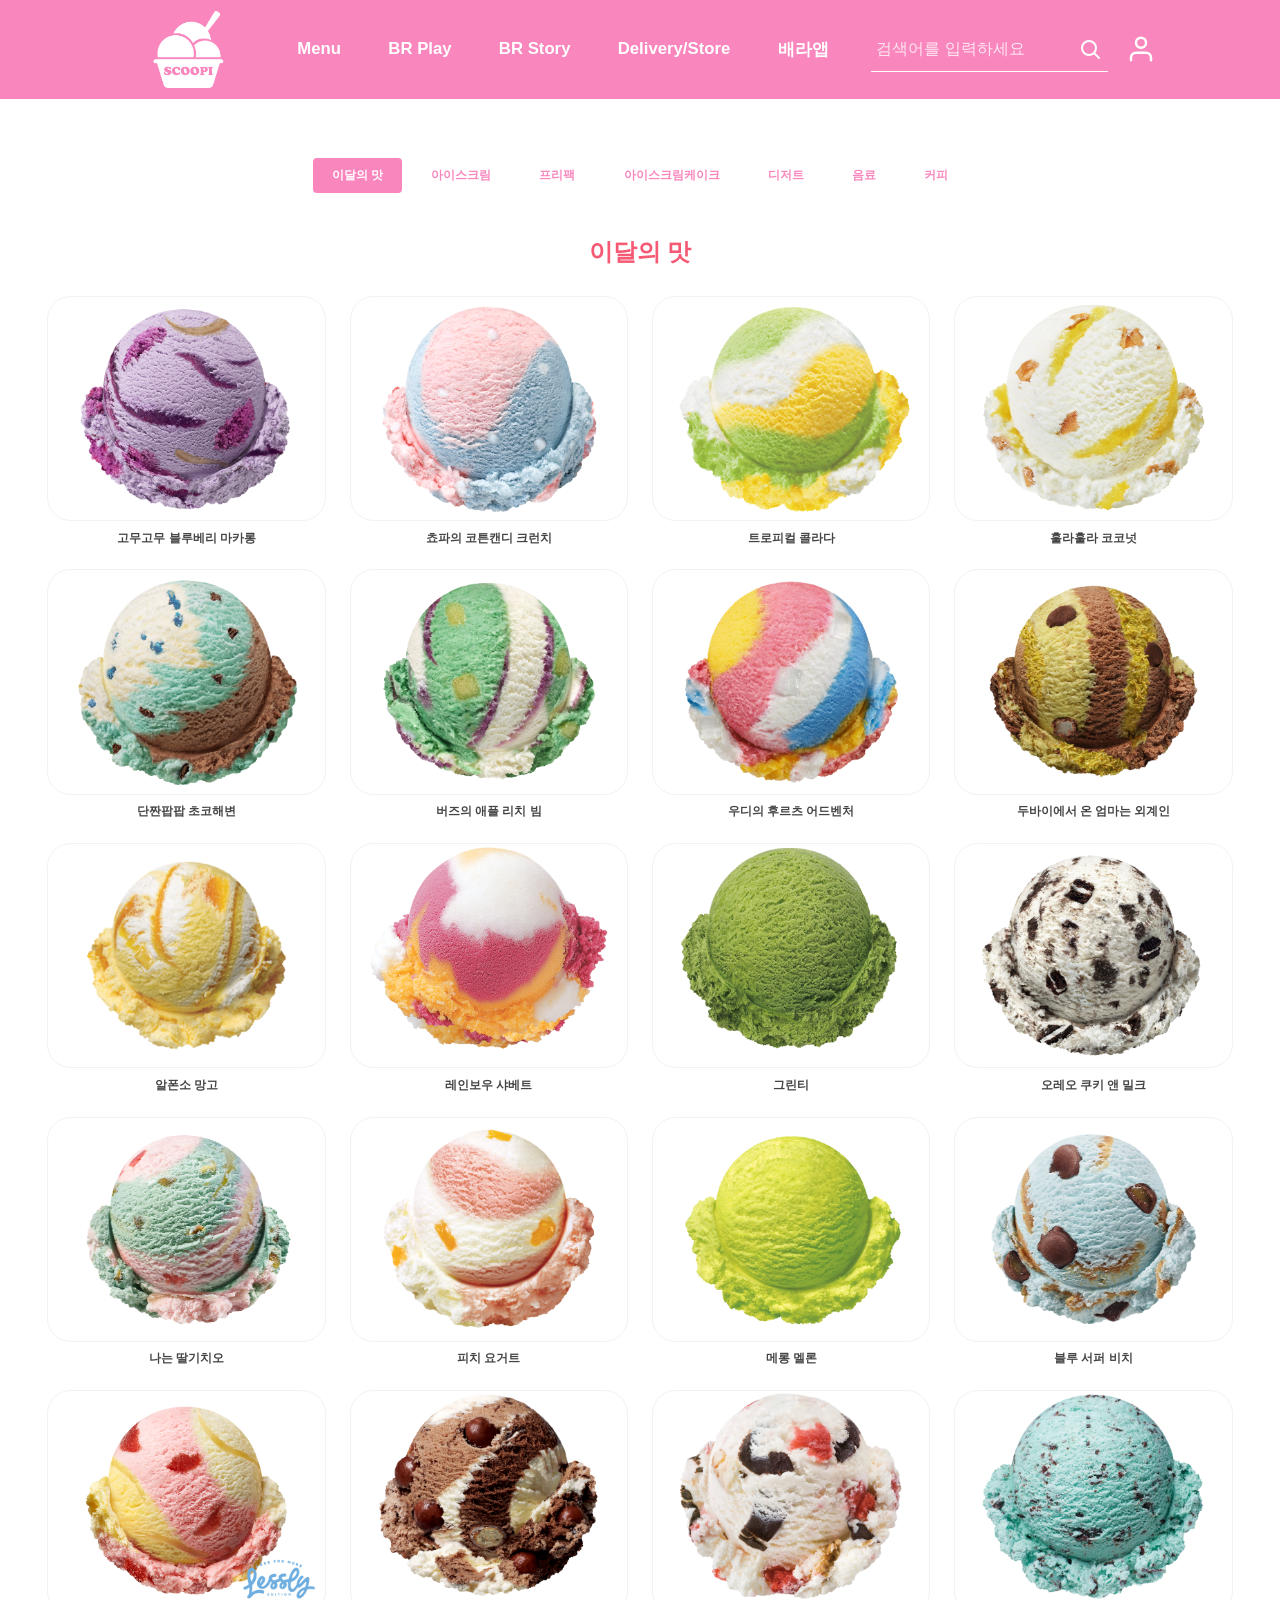
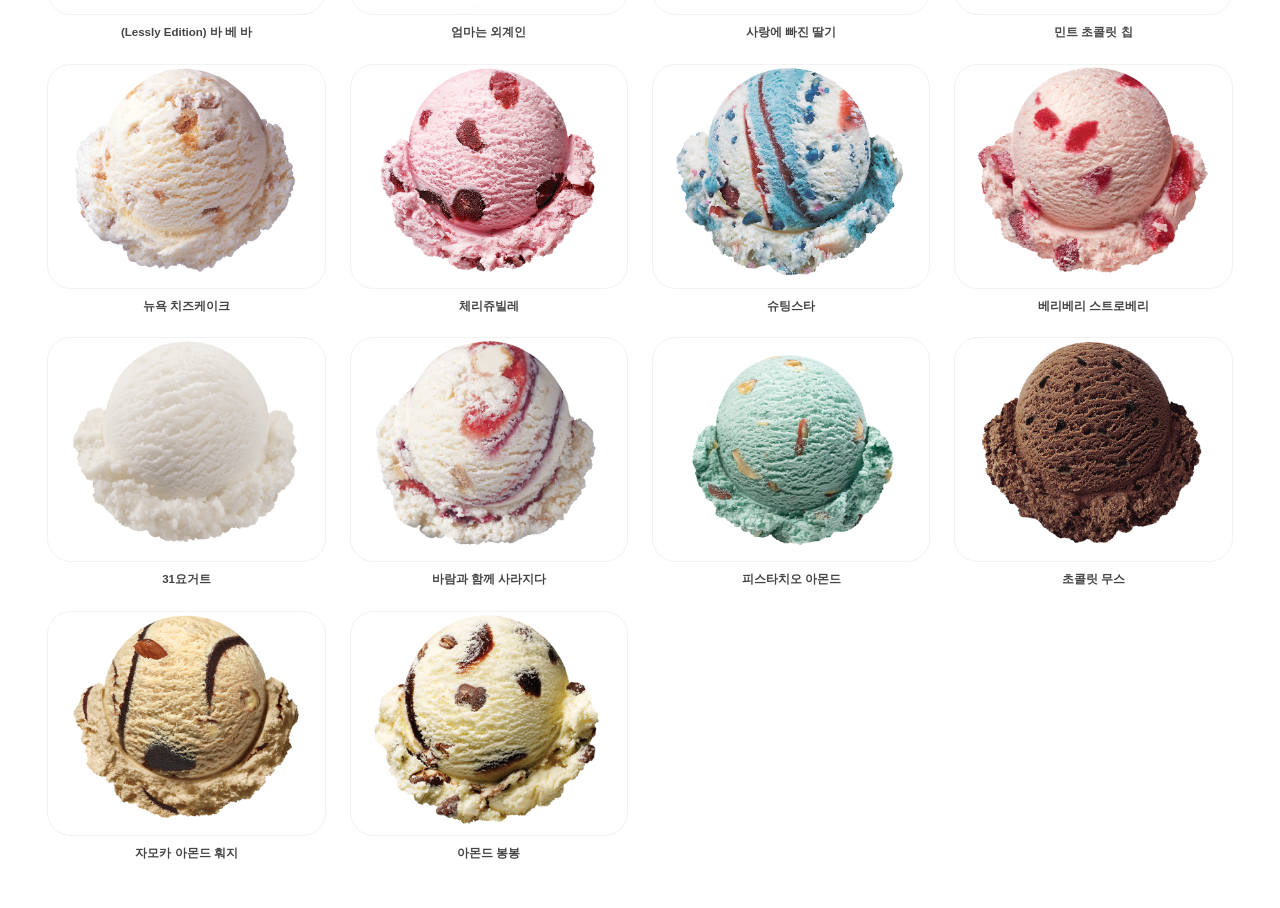
==== commit ebbf682b: "Add responsive layout, mega/dropdown nav rework, and shared category menu Makes the whole site fluid" ====
--- a/index.html
+++ b/index.html
@@ -13,60 +13,60 @@
       <img src="images/rogo2.png" alt="ICE CREAM 로고">
     </a>
 
-    <nav class="main-nav">
+    <nav class="main-nav" id="mainNav">
       <ul>
         <li class="nav-item">
           <a href="#">Menu</a>
           <div class="nav-dropdown">
-            <ul>
-              <li><a href="monthly.html">이달의 맛</a></li>
-              <li><a href="#">아이스크림</a></li>
-              <li><a href="#">프리팩</a></li>
-              <li><a href="#">아이스크림케이크</a></li>
-              <li><a href="#">디저트</a></li>
-              <li><a href="#">음료</a></li>
-              <li><a href="#">커피</a></li>
-            </ul>
+            <div class="nav-dropdown-inner">
+              <a href="monthly.html">이달의 맛</a>
+              <a href="#">아이스크림</a>
+              <a href="#">프리팩</a>
+              <a href="#">아이스크림케이크</a>
+              <a href="#">디저트</a>
+              <a href="#">음료</a>
+              <a href="#">커피</a>
+            </div>
           </div>
         </li>
         <li class="nav-item">
           <a href="#">BR Play</a>
           <div class="nav-dropdown">
-            <ul>
-              <li><a href="#">이벤트</a></li>
-              <li><a href="#">프로모션</a></li>
-              <li><a href="#">SNS</a></li>
-            </ul>
+            <div class="nav-dropdown-inner">
+              <a href="#">이벤트</a>
+              <a href="#">프로모션</a>
+              <a href="#">SNS</a>
+            </div>
           </div>
         </li>
         <li class="nav-item">
           <a href="#">BR Story</a>
           <div class="nav-dropdown">
-            <ul>
-              <li><a href="#">브랜드 스토리</a></li>
-              <li><a href="#">뉴스룸</a></li>
-              <li><a href="#">채용정보</a></li>
-            </ul>
+            <div class="nav-dropdown-inner">
+              <a href="#">브랜드 스토리</a>
+              <a href="#">뉴스룸</a>
+              <a href="#">채용정보</a>
+            </div>
           </div>
         </li>
         <li class="nav-item">
           <a href="#">Delivery/Store</a>
           <div class="nav-dropdown">
-            <ul>
-              <li><a href="#">매장찾기</a></li>
-              <li><a href="#">배달주문</a></li>
-              <li><a href="#">포장주문</a></li>
-            </ul>
+            <div class="nav-dropdown-inner">
+              <a href="#">매장찾기</a>
+              <a href="#">배달주문</a>
+              <a href="#">포장주문</a>
+            </div>
           </div>
         </li>
         <li class="nav-item">
           <a href="#">배라앱</a>
           <div class="nav-dropdown">
-            <ul>
-              <li><a href="#">앱 다운로드</a></li>
-              <li><a href="#">멤버십</a></li>
-              <li><a href="#">쿠폰함</a></li>
-            </ul>
+            <div class="nav-dropdown-inner">
+              <a href="#">앱 다운로드</a>
+              <a href="#">멤버십</a>
+              <a href="#">쿠폰함</a>
+            </div>
           </div>
         </li>
       </ul>
@@ -88,237 +88,235 @@
           <circle cx="12" cy="7" r="4"></circle>
         </svg>
       </button>
+      <button class="hamburger-btn" id="hamburgerBtn" aria-label="메뉴 열기" aria-expanded="false" aria-controls="mainNav">
+        <span></span><span></span><span></span>
+      </button>
     </div>
   </header>
 
+  <div class="drawer-overlay" id="drawerOverlay"></div>
+
   <main class="site-main">
     <div class="menu-layout">
 
-      <aside class="side-menu">
-        <ul>
-          <li class="active" data-category="이달의 맛" data-link="monthly.html">이달의 맛</li>
-          <li data-category="아이스크림">아이스크림</li>
-          <li data-category="프리팩">프리팩</li>
-          <li data-category="아이스크림케이크">아이스크림케이크</li>
-          <li data-category="디저트">디저트</li>
-          <li data-category="음료">음료</li>
-          <li data-category="커피">커피</li>
-        </ul>
-      </aside>
+      <!-- Filled by js/category-nav.js — the single shared source for this
+           menu, used identically on the list page (here) and the detail
+           page (monthly.html). -->
+      <aside class="side-menu" id="categoryNav"></aside>
 
       <section class="product-section">
         <h2 class="category-title">이달의 맛</h2>
 
         <div class="product-grid">
           <div class="product-card">
-            <div class="product-image" style="--pastel:#E3E7FD;">
+            <div class="product-image" style="--pastel:#E3E7FD; --accent:#5C6EDB;">
               <img src="images/01.png" alt="고무고무 블루베리 마카롱">
-              <span class="fruit-tag">#블루베리</span>
+              <span class="fruit-tag">#블루베리요거트</span>
             </div>
             <p class="product-name">고무고무 블루베리 마카롱</p>
           </div>
           <div class="product-card">
-            <div class="product-image" style="--pastel:#FDE2F3;">
+            <div class="product-image" style="--pastel:#FDE2F3; --accent:#D94FA8;">
               <img src="images/02.png" alt="쵸파의 코튼캔디 크런치">
               <span class="fruit-tag">#코튼캔디</span>
             </div>
             <p class="product-name">쵸파의 코튼캔디 크런치</p>
           </div>
           <div class="product-card">
-            <div class="product-image" style="--pastel:#FFF6D9;">
+            <div class="product-image" style="--pastel:#FFF6D9; --accent:#D9A400;">
               <img src="images/03.png" alt="트로피컬 콜라다">
-              <span class="fruit-tag">#파인애플</span>
+              <span class="fruit-tag">#파인애플 #망고 #코코넛 #라임</span>
             </div>
             <p class="product-name">트로피컬 콜라다</p>
           </div>
           <div class="product-card">
-            <div class="product-image" style="--pastel:#DCF3FF;">
-              <img src="images/04.png" alt="블루 서퍼 비치">
-              <span class="fruit-tag">#블루레몬</span>
+            <div class="product-image" style="--pastel:#DCF3FF; --accent:#1E9FD1;">
+              <img src="images/04.png" alt="훌라훌라 코코넛">
+              <span class="fruit-tag">#코코넛 #파인애플</span>
+            </div>
+            <p class="product-name">훌라훌라 코코넛</p>
+          </div>
+          <div class="product-card">
+            <div class="product-image" style="--pastel:#FFF9E8; --accent:#C99A3E;">
+              <img src="images/05.png" alt="단짠팝팝 초코해변">
+              <span class="fruit-tag">#단짠팝팝</span>
+            </div>
+            <p class="product-name">단짠팝팝 초코해변</p>
+          </div>
+          <div class="product-card">
+            <div class="product-image" style="--pastel:#EFE1D6; --accent:#A05A2C;">
+              <img src="images/06.png" alt="버즈의 애플 리치 빔">
+              <span class="fruit-tag">#버즈</span>
+            </div>
+            <p class="product-name">버즈의 애플 리치 빔</p>
+          </div>
+          <div class="product-card">
+            <div class="product-image" style="--pastel:#E8F7DF; --accent:#4C9A4A;">
+              <img src="images/07.png" alt="우디의 후르츠 어드벤처">
+              <span class="fruit-tag">#우디</span>
+            </div>
+            <p class="product-name">우디의 후르츠 어드벤처</p>
+          </div>
+          <div class="product-card">
+            <div class="product-image" style="--pastel:#FFE9D6; --accent:#C9702E;">
+              <img src="images/08.png" alt="두바이에서 온 엄마는 외계인">
+              <span class="fruit-tag">#리얼카다이프 #초콜릿쫀떡볼</span>
+            </div>
+            <p class="product-name">두바이에서 온 엄마는 외계인</p>
+          </div>
+          <div class="product-card">
+            <div class="product-image" style="--pastel:#EAF2D7; --accent:#8FAE4A;">
+              <img src="images/09.png" alt="알폰소 망고">
+              <span class="fruit-tag">#망고</span>
+            </div>
+            <p class="product-name">알폰소 망고</p>
+          </div>
+          <div class="product-card">
+            <div class="product-image" style="--pastel:#FFF0C4; --accent:#DBA000;">
+              <img src="images/10.png" alt="레인보우 샤베트">
+              <span class="fruit-tag">#파인애플 #오렌지 #라즈베리</span>
+            </div>
+            <p class="product-name">레인보우 샤베트</p>
+          </div>
+          <div class="product-card">
+            <div class="product-image" style="--pastel:#F5E6FF; --accent:#A855D9;">
+              <img src="images/11.png" alt="그린티">
+              <span class="fruit-tag">#녹차 #그린티</span>
+            </div>
+            <p class="product-name">그린티</p>
+          </div>
+          <div class="product-card">
+            <div class="product-image" style="--pastel:#E4F3DA; --accent:#5C9A3E;">
+              <img src="images/12.png" alt="오레오 쿠키 앤 밀크">
+              <span class="fruit-tag">#오레오 #밀크</span>
+            </div>
+            <p class="product-name">오레오 쿠키 앤 밀크</p>
+          </div>
+          <div class="product-card">
+            <div class="product-image" style="--pastel:#EFE7E0; --accent:#8A6A4A;">
+              <img src="images/13.png" alt="나는 딸기치오">
+              <span class="fruit-tag">#딸기 #피스타치오</span>
+            </div>
+              <p class="product-name">나는 딸기치오</p>
+            </div>
+          <div class="product-card">
+            <div class="product-image" style="--pastel:#FFE3EC; --accent:#DB4A7C;">
+              <img src="images/14.png" alt="피치 요거트">
+              <span class="fruit-tag">#피치 #요거트</span>
+            </div>
+            <p class="product-name">피치 요거트</p>
+          </div>
+          <div class="product-card">
+            <div class="product-image" style="--pastel:#FFE7DC; --accent:#D97840;">
+              <img src="images/15.png" alt="메롱 멜론">
+              <span class="fruit-tag">#멜론</span>
+            </div>
+            <p class="product-name">메롱 멜론</p>
+          </div>
+          <div class="product-card">
+            <div class="product-image" style="--pastel:#EFFAD4; --accent:#8FB93E;">
+              <img src="images/16.png" alt="블루 서퍼 비치">
+              <span class="fruit-tag">#솔티 #바닐라 #카라멜 #초콜릿</span>
             </div>
             <p class="product-name">블루 서퍼 비치</p>
           </div>
           <div class="product-card">
-            <div class="product-image" style="--pastel:#FFF9E8;">
-              <img src="images/05.png" alt="훌라훌라 코코넛">
-              <span class="fruit-tag">#코코넛</span>
-            </div>
-            <p class="product-name">훌라훌라 코코넛</p>
-          </div>
-          <div class="product-card">
-            <div class="product-image" style="--pastel:#EFE1D6;">
-              <img src="images/06.png" alt="단짠팝팝 초코해변">
+            <div class="product-image" style="--pastel:#DFF6EE; --accent:#2FA97F;">
+              <img src="images/17.png" alt="(Lessly Edition) 바 베 바">
+              <span class="fruit-tag">#바닐라 #딸기 #바닐라</span>
+            </div>
+            <p class="product-name">(Lessly Edition) 바 베 바</p>
+          </div>
+          <div class="product-card">
+            <div class="product-image" style="--pastel:#FFF7CF; --accent:#D6A80F;">
+              <img src="images/18.png" alt="엄마는 외계인">
+              <span class="fruit-tag">#초콜릿 #초코볼</span>
+            </div>
+            <p class="product-name">엄마는 외계인</p>
+          </div>
+          <div class="product-card">
+            <div class="product-image" style="--pastel:#ECE1FA; --accent:#8B4FD1;">
+              <img src="images/19.png" alt="사랑에 빠진 딸기">
+              <span class="fruit-tag">#딸기 #치즈 #크런치초콜릿</span>
+            </div>
+            <p class="product-name">사랑에 빠진 딸기</p>
+          </div>
+          <div class="product-card">
+            <div class="product-image" style="--pastel:#FFE1EA; --accent:#DB3D72;">
+              <img src="images/20.png" alt="민트 초콜릿 칩">
+              <span class="fruit-tag">#민트 #초콜릿 #민초</span>
+            </div>
+            <p class="product-name">민트 초콜릿 칩</p>
+          </div>
+          <div class="product-card">
+            <div class="product-image" style="--pastel:#FFF8EF; --accent:#C99048;">
+              <img src="images/21.png" alt="뉴욕 치즈케이크">
+              <span class="fruit-tag">#치즈 #치즈케이크</span>
+            </div>
+            <p class="product-name">뉴욕 치즈케이크</p>
+          </div>
+          <div class="product-card">
+            <div class="product-image" style="--pastel:#E9DFF7; --accent:#7C4FC4;">
+              <img src="images/22.png" alt="체리쥬빌레">
+              <span class="fruit-tag">#체리</span>
+            </div>
+            <p class="product-name">체리쥬빌레</p>
+          </div>
+          <div class="product-card">
+            <div class="product-image" style="--pastel:#DFF3EA; --accent:#2F9A6B;">
+              <img src="images/23.png" alt="슈팅스타">
+              <span class="fruit-tag">#톡톡 #팝핑캔디 #체리</span>
+            </div>
+            <p class="product-name">슈팅스타</p>
+          </div>
+          <div class="product-card">
+            <div class="product-image" style="--pastel:#FFF3D6; --accent:#D9A93E;">
+              <img src="images/24.png" alt="베리베리 스트로베리">
+              <span class="fruit-tag">#스트로베리 #새콤상큼</span>
+            </div>
+            <p class="product-name">베리베리 스트로베리</p>
+          </div>
+          <div class="product-card">
+            <div class="product-image" style="--pastel:#FFE0E6; --accent:#D6355F;">
+              <img src="images/25.png" alt="31요거트">
+              <span class="fruit-tag">#요거트</span>
+            </div>
+            <p class="product-name">31요거트</p>
+          </div>
+          <div class="product-card">
+            <div class="product-image" style="--pastel:#E3E9FF; --accent:#5468D6;">
+              <img src="images/26.png" alt="바람과 함께 사라지다">
+              <span class="fruit-tag">#블루베리 #스트로베리 #치즈케이크</span>
+            </div>
+            <p class="product-name">바람과 함께 사라지다</p>
+          </div>
+          <div class="product-card">
+            <div class="product-image" style="--pastel:#FFE4EC; --accent:#DB4785;">
+              <img src="images/27.png" alt="피스타치오 아몬드">
+              <span class="fruit-tag">#피스타치오 #아몬드</span>
+            </div>
+            <p class="product-name">피스타치오 아몬드</p>
+          </div>
+          <div class="product-card">
+            <div class="product-image" style="--pastel:#FFF7E8; --accent:#C99555;">
+              <img src="images/28.png" alt="초콜릿 무스">
               <span class="fruit-tag">#초콜릿</span>
             </div>
-            <p class="product-name">단짠팝팝 초코해변</p>
-          </div>
-          <div class="product-card">
-            <div class="product-image" style="--pastel:#E8F7DF;">
-              <img src="images/07.png" alt="버즈의 애플 리치 빔">
-              <span class="fruit-tag">#애플</span>
-            </div>
-            <p class="product-name">버즈의 애플 리치 빔</p>
-          </div>
-          <div class="product-card">
-            <div class="product-image" style="--pastel:#FFE9D6;">
-              <img src="images/08.png" alt="우디의 후르츠 어드벤처">
-              <span class="fruit-tag">#트로피컬후르츠</span>
-            </div>
-            <p class="product-name">우디의 후르츠 어드벤처</p>
-          </div>
-          <div class="product-card">
-            <div class="product-image" style="--pastel:#EAF2D7;">
-              <img src="images/09.png" alt="두바이에서 온 엄마는 외계인">
-              <span class="fruit-tag">#피스타치오</span>
-            </div>
-            <p class="product-name">두바이에서 온 엄마는 외계인</p>
-          </div>
-          <div class="product-card">
-            <div class="product-image" style="--pastel:#FFF0C4;">
-              <img src="images/10.png" alt="알폰소 망고">
-              <span class="fruit-tag">#망고</span>
-            </div>
-            <p class="product-name">알폰소 망고</p>
-          </div>
-          <div class="product-card">
-            <div class="product-image" style="--pastel:#F5E6FF;">
-              <img src="images/11.png" alt="레인보우 샤베트">
-              <span class="fruit-tag">#레인보우</span>
-            </div>
-            <p class="product-name">레인보우 샤베트</p>
-          </div>
-          <div class="product-card">
-            <div class="product-image" style="--pastel:#E4F3DA;">
-              <img src="images/12.png" alt="그린티">
-              <span class="fruit-tag">#그린티</span>
-            </div>
-            <p class="product-name">그린티</p>
-          </div>
-          <div class="product-card">
-            <div class="product-image" style="--pastel:#EFE7E0;">
-              <img src="images/13.png" alt="오레오 쿠키 앤 밀크">
-              <span class="fruit-tag">#쿠키</span>
-            </div>
-            <p class="product-name">오레오 쿠키 앤 밀크</p>
-          </div>
-          <div class="product-card">
-            <div class="product-image" style="--pastel:#FFE3EC;">
-              <img src="images/14.png" alt="나는 딸기치오">
-              <span class="fruit-tag">#딸기</span>
-            </div>
-            <p class="product-name">나는 딸기치오</p>
-          </div>
-          <div class="product-card">
-            <div class="product-image" style="--pastel:#FFE7DC;">
-              <img src="images/15.png" alt="피치 요거트">
-              <span class="fruit-tag">#피치</span>
-            </div>
-            <p class="product-name">피치 요거트</p>
-          </div>
-          <div class="product-card">
-            <div class="product-image" style="--pastel:#EFFAD4;">
-              <img src="images/16.png" alt="메롱 멜론">
-              <span class="fruit-tag">#멜론</span>
-            </div>
-            <p class="product-name">메롱 멜론</p>
-          </div>
-          <div class="product-card">
-            <div class="product-image" style="--pastel:#DFF6EE;">
-              <img src="images/17.png" alt="애플민트">
-              <span class="fruit-tag">#민트</span>
-            </div>
-            <p class="product-name">애플민트</p>
-          </div>
-          <div class="product-card">
-            <div class="product-image" style="--pastel:#FFF7CF;">
-              <img src="images/18.png" alt="(Lessly Edition) 바 베 바">
-              <span class="fruit-tag">#바나나</span>
-            </div>
-            <p class="product-name">(Lessly Edition) 바 베 바</p>
-          </div>
-          <div class="product-card">
-            <div class="product-image" style="--pastel:#ECE1FA;">
-              <img src="images/19.png" alt="(Lessly Edition) 엄마는 외계인">
-              <span class="fruit-tag">#그레이프</span>
-            </div>
-            <p class="product-name">(Lessly Edition) 엄마는 외계인</p>
-          </div>
-          <div class="product-card">
-            <div class="product-image" style="--pastel:#FFE1EA;">
-              <img src="images/20.png" alt="사랑에 빠진 딸기">
-              <span class="fruit-tag">#딸기</span>
-            </div>
-            <p class="product-name">사랑에 빠진 딸기</p>
-          </div>
-          <div class="product-card">
-            <div class="product-image" style="--pastel:#FFF8EF;">
-              <img src="images/21.png" alt="소금 우유 아이스크림">
-              <span class="fruit-tag">#밀크</span>
-            </div>
-            <p class="product-name">소금 우유 아이스크림</p>
-          </div>
-          <div class="product-card">
-            <div class="product-image" style="--pastel:#E9DFF7;">
-              <img src="images/22.png" alt="엄마는 외계인">
-              <span class="fruit-tag">#그레이프</span>
-            </div>
-            <p class="product-name">엄마는 외계인</p>
-          </div>
-          <div class="product-card">
-            <div class="product-image" style="--pastel:#DFF3EA;">
-              <img src="images/23.png" alt="민트 초콜릿 칩">
-              <span class="fruit-tag">#민트초코</span>
-            </div>
-            <p class="product-name">민트 초콜릿 칩</p>
-          </div>
-          <div class="product-card">
-            <div class="product-image" style="--pastel:#FFF3D6;">
-              <img src="images/24.png" alt="뉴욕 치즈 케이크">
-              <span class="fruit-tag">#치즈케이크</span>
-            </div>
-            <p class="product-name">뉴욕 치즈 케이크</p>
-          </div>
-          <div class="product-card">
-            <div class="product-image" style="--pastel:#FFE0E6;">
-              <img src="images/25.png" alt="체리쥬빌레">
-              <span class="fruit-tag">#체리</span>
-            </div>
-            <p class="product-name">체리쥬빌레</p>
-          </div>
-          <div class="product-card">
-            <div class="product-image" style="--pastel:#E3E9FF;">
-              <img src="images/26.png" alt="슈팅스타">
-              <span class="fruit-tag">#스타</span>
-            </div>
-            <p class="product-name">슈팅스타</p>
-          </div>
-          <div class="product-card">
-            <div class="product-image" style="--pastel:#FFE4EC;">
-              <img src="images/27.png" alt="베리베리 스트로베리">
-              <span class="fruit-tag">#스트로베리</span>
-            </div>
-            <p class="product-name">베리베리 스트로베리</p>
-          </div>
-          <div class="product-card">
-            <div class="product-image" style="--pastel:#FFF7E8;">
-              <img src="images/28.png" alt="31요거트">
-              <span class="fruit-tag">#요거트</span>
-            </div>
-            <p class="product-name">31요거트</p>
-          </div>
-          <div class="product-card">
-            <div class="product-image" style="--pastel:#F3E9DC;">
-              <img src="images/29.png" alt="바람과 함께 사라지다">
-              <span class="fruit-tag">#바닐라</span>
-            </div>
-            <p class="product-name">바람과 함께 사라지다</p>
-          </div>
-          <div class="product-card">
-            <div class="product-image" style="--pastel:#EDF4DC;">
-              <img src="images/30.png" alt="피스타치오 아몬드">
-              <span class="fruit-tag">#피스타치오</span>
-            </div>
-            <p class="product-name">피스타치오 아몬드</p>
+            <p class="product-name">초콜릿 무스</p>
+          </div>
+          <div class="product-card">
+            <div class="product-image" style="--pastel:#F3E9DC; --accent:#A9764A;">
+              <img src="images/29.png" alt="자모카 아몬드 훠지">
+              <span class="fruit-tag">#모카 #초콜릿</span>
+            </div>
+            <p class="product-name">자모카 아몬드 훠지</p>
+          </div>
+          <div class="product-card">
+            <div class="product-image" style="--pastel:#EDF4DC; --accent:#7FA050;">
+              <img src="images/30.png" alt="아몬드 봉봉">
+              <span class="fruit-tag">#아몬드 #초콜릿</span>
+            </div>
+            <p class="product-name">아몬드 봉봉</p>
           </div>
         </div>
       </section>
@@ -346,6 +344,8 @@
   </div>
 
   <script src="js/nav-dropdown.js"></script>
+  <script src="js/mobile-nav.js"></script>
+  <script src="js/category-nav.js"></script>
   <script src="js/main.js"></script>
 </body>
 </html>
--- a/style.css
+++ b/style.css
@@ -3,6 +3,34 @@
   src: url('https://cdn.jsdelivr.net/gh/projectnoonnu/noonfonts_one@1.0/BMJUA.woff') format('woff') format('woff');
   font-weight: normal;
   font-display: swap;
+}
+
+/*
+  Responsive strategy
+  --------------------------------------------------------------------------
+  Instead of tuning every element's size at a handful of fixed breakpoints,
+  the root font-size itself scales fluidly with the viewport (formula below),
+  and almost every size in this file is expressed in `rem`. Because `rem` is
+  relative to the root, every element shrinks together, proportionally, as
+  one system — which is what keeps this file from needing a media query per
+  property. A few properties (marked below) get their own `clamp()` because
+  they shouldn't track plain text scaling 1:1 (e.g. the logo's left margin
+  was a large fixed desktop offset, not something that should barely move).
+  Grid columns use `repeat(auto-fit, minmax(...))` so the column count
+  (5 → 1) falls out of available width automatically, with no breakpoint at
+  all. `.modal-box` / `.detail-hero` stack on narrow screens via flex-wrap +
+  flex-basis, again with no breakpoint. The things that genuinely can't be
+  done with fluid CSS alone — swapping the hover dropdown nav for a tap-open
+  drawer (992px), and giving the category menu's last-resort text wrap a
+  clean shape (576px) — are real layout-mode changes, not just resizes, so
+  they're the only two `@media` blocks in this file.
+  --------------------------------------------------------------------------
+*/
+html {
+  /* 16px at ≥1400px viewports (desktop, unchanged from the original design)
+     down to 14px at ≤400px, interpolated linearly in between. Every `rem`
+     value below rides this single curve instead of being tuned separately. */
+  font-size: clamp(14px, calc(14px + (100vw - 400px) / 500), 16px);
 }
 
 :root {
@@ -11,6 +39,17 @@
   --nav-hover-pink: #F55974;
   --main-white: #FFFFFF;
   --side-pink: #F986BD;
+
+  /* Header geometry, shared so the header and its children stay in sync.
+     header-pad-x and logo-margin get their own clamp(): at 120px/48px they
+     were desktop-only decorative offsets, way too large to leave mostly
+     intact under the mild root-font shrink alone — they need to collapse
+     much further on small screens. logo-size/nav-margin scale fine just
+     riding the root rem cascade. */
+  --header-pad-x: clamp(1rem, 4vw, 3rem);
+  --logo-margin: clamp(1rem, 8vw, 7.5rem);
+  --logo-size: clamp(3rem, 6vw, 5.3125rem);
+  --nav-margin: 4.375rem;
 }
 
 * {
@@ -23,6 +62,10 @@
   font-family: "Pretendard", "Apple SD Gothic Neo", "Malgun Gothic", sans-serif;
   background-color: var(--main-white);
   color: #333333;
+}
+
+body.no-scroll {
+  overflow: hidden;
 }
 
 a {
@@ -41,48 +84,54 @@
   display: flex;
   align-items: center;
   justify-content: flex-start;
-  height: 100px;
-  padding: 0 48px;
+  height: 6.25rem;
+  padding: 0 var(--header-pad-x);
   background-color: var(--header-pink);
+  transition: height 0.3s ease, padding 0.3s ease;
 }
 
 .logo {
   display: flex;
   align-items: center;
   flex-shrink: 0;
-  margin-left: 120px;
+  margin-left: var(--logo-margin);
+  transition: margin-left 0.3s ease;
 }
 
 .logo img {
-  height: 85px;
+  height: var(--logo-size);
   width: auto;
   object-fit: contain;
+  transition: height 0.3s ease;
 }
 
 .main-nav {
   height: 100%;
   display: flex;
   align-items: stretch;
-  margin-left: 70px;
+  margin-left: var(--nav-margin);
+  transition: margin-left 0.3s ease, transform 0.35s ease, opacity 0.35s ease;
 }
 
 .main-nav ul {
   display: flex;
   align-items: stretch;
-  gap: 44px;
+  gap: 2.75rem;
 }
 
 .nav-item {
   display: flex;
   align-items: center;
+  position: relative;
 }
 
 .main-nav a {
   font-family: 'Juache', sans-serif;
   color: var(--nav-white);
-  font-size: 17px;
+  font-size: 1.0625rem;
   font-weight: 600;
-  padding: 8px 2px;
+  padding: 0.5rem 0.125rem;
+  white-space: nowrap;
   transition: color 0.2s ease;
 }
 
@@ -90,103 +139,160 @@
   color: var(--nav-hover-pink);
 }
 
-/* Nav Dropdown */
+/* Hamburger (drawer trigger); hidden until the ≤992px breakpoint */
+.hamburger-btn {
+  display: none;
+  flex-direction: column;
+  justify-content: center;
+  align-items: center;
+  gap: 0.3125rem;
+  width: 2rem;
+  height: 2rem;
+  flex-shrink: 0;
+  background: transparent;
+  border: none;
+  cursor: pointer;
+  padding: 0;
+}
+
+.hamburger-btn span {
+  display: block;
+  width: 100%;
+  height: 2px;
+  background-color: var(--nav-white);
+  border-radius: 2px;
+  transition: transform 0.3s ease, opacity 0.3s ease;
+}
+
+.hamburger-btn.is-active span:nth-child(1) {
+  transform: translateY(7px) rotate(45deg);
+}
+
+.hamburger-btn.is-active span:nth-child(2) {
+  opacity: 0;
+}
+
+.hamburger-btn.is-active span:nth-child(3) {
+  transform: translateY(-7px) rotate(-45deg);
+}
+
+/* Dims the page behind the drawer; defined once here (inert/transparent
+   above 992px) rather than inside the media query, since its own state
+   (.is-visible) already gates it. */
+.drawer-overlay {
+  position: fixed;
+  inset: 0;
+  z-index: 180;
+  background-color: rgba(0, 0, 0, 0.5);
+  opacity: 0;
+  pointer-events: none;
+  transition: opacity 0.35s ease;
+}
+
+.drawer-overlay.is-visible {
+  opacity: 1;
+  pointer-events: auto;
+}
+
+/* Nav Dropdown — back to one per nav item (a child of that .nav-item,
+   which is position:relative), so it's inherently left-aligned to that
+   item's own start position with no manual offset math. .nav-item already
+   spans the full header height (.main-nav's align-items:stretch), so
+   top:100% here lands exactly at the header's bottom edge, flush, with no
+   gap between the link and the dropdown for the mouse to fall through. */
 .nav-dropdown {
   position: absolute;
   top: 100%;
   left: 0;
-  width: 100%;
-  /* 48px header padding + 120px logo margin + 85px logo width + 70px nav margin */
-  padding: 28px 48px 28px 323px;
+  width: max-content;
+  max-width: 90vw;
   background-color: #ffffff;
-  border-top: 1px solid #f2f2f2;
+  border-top: 1px solid #eee;
   box-shadow: 0 16px 32px rgba(0, 0, 0, 0.12);
+  padding: 1.5rem 2rem;
   z-index: 150;
-  max-height: 0;
-  overflow: hidden;
+  /* visibility (not display:none) so it stays in the a11y/hit-testing tree
+     long enough to fade, but still un-tabbable and unclickable while
+     hidden. Transitioning visibility is a discrete flip: it switches to
+     "visible" at the START of the transition when opening, and to
+     "hidden" only at the END when closing — exactly the timing needed
+     here, no JS required for it. */
+  visibility: hidden;
   opacity: 0;
   pointer-events: none;
-  transition: max-height 0.3s ease, opacity 0.3s ease;
+  transition: opacity 0.3s ease, visibility 0.3s ease;
 }
 
 .nav-item.is-open .nav-dropdown {
-  max-height: 140px;
+  visibility: visible;
   opacity: 1;
   pointer-events: auto;
 }
 
-.nav-dropdown ul {
+.nav-dropdown-inner {
   display: flex;
   flex-wrap: wrap;
-  justify-content: flex-start;
-  gap: 12px;
-}
-
-/* Stagger animation: items rise + fade in one after another as the
-   dropdown opens, but drop out together (no delay) when it closes. */
-.nav-dropdown li {
+  gap: 1.5rem;
+}
+
+/* Stagger animation: each link rises + fades in a beat after the last
+   (0/60/120…ms). The delays are set unconditionally (not nested under
+   .is-open), so the exact same per-item timing applies symmetrically on
+   the way out — links disappear one after another too, not all at once. */
+.nav-dropdown a {
+  color: #555555;
+  font-size: 0.9375rem;
+  font-weight: 600;
   white-space: nowrap;
   opacity: 0;
-  transform: translateY(20px);
-  transition: opacity 0.4s ease-out, transform 0.4s ease-out;
-  transition-delay: 0s;
-}
-
-.nav-item.is-open .nav-dropdown li {
+  transform: translateY(15px);
+  transition: opacity 0.3s ease, transform 0.3s ease;
+}
+
+.nav-item.is-open .nav-dropdown a {
   opacity: 1;
   transform: translateY(0);
 }
 
-.nav-item.is-open .nav-dropdown li:nth-child(1) { transition-delay: 0ms; }
-.nav-item.is-open .nav-dropdown li:nth-child(2) { transition-delay: 80ms; }
-.nav-item.is-open .nav-dropdown li:nth-child(3) { transition-delay: 160ms; }
-.nav-item.is-open .nav-dropdown li:nth-child(4) { transition-delay: 240ms; }
-.nav-item.is-open .nav-dropdown li:nth-child(5) { transition-delay: 320ms; }
-.nav-item.is-open .nav-dropdown li:nth-child(6) { transition-delay: 400ms; }
-.nav-item.is-open .nav-dropdown li:nth-child(7) { transition-delay: 480ms; }
-
-.nav-dropdown a {
-  display: block;
-  color: #555555;
-  font-family: inherit;
-  font-size: 17px;
-  font-weight: 600;
-  padding: 10px 20px;
-  border-radius: 6px;
-  cursor: pointer;
-  transition: background-color 0.2s ease, color 0.2s ease;
-}
+.nav-dropdown a:nth-child(1) { transition-delay: 0ms; }
+.nav-dropdown a:nth-child(2) { transition-delay: 60ms; }
+.nav-dropdown a:nth-child(3) { transition-delay: 120ms; }
+.nav-dropdown a:nth-child(4) { transition-delay: 180ms; }
+.nav-dropdown a:nth-child(5) { transition-delay: 240ms; }
+.nav-dropdown a:nth-child(6) { transition-delay: 300ms; }
+.nav-dropdown a:nth-child(7) { transition-delay: 360ms; }
 
 .nav-dropdown a:hover {
   color: var(--nav-hover-pink);
-  background-color: rgba(249, 134, 189, 0.12);
 }
 
 .header-actions {
   display: flex;
   align-items: center;
-  gap: 18px;
+  gap: 1.125rem;
   margin-left: auto;
-  margin-right: 80px;
+  margin-right: clamp(1rem, 6vw, 5rem);
   flex-shrink: 0;
+  transition: margin-right 0.3s ease;
 }
 
 .search-box {
   display: flex;
   align-items: center;
-  gap: 10px;
+  gap: 0.625rem;
   background-color: transparent;
   border-bottom: 1px solid #FFFFFF;
-  padding: 10px 6px;
+  padding: 0.625rem 0.375rem;
 }
 
 .search-box input {
-  width: 220px;
+  width: clamp(6rem, 15vw, 13.75rem);
   background: transparent;
   border: none;
   outline: none;
   color: var(--nav-white);
-  font-size: 16px;
+  font-size: 1rem;
+  transition: width 0.3s ease;
 }
 
 .search-box input::placeholder {
@@ -214,52 +320,71 @@
 /* Main */
 .site-main {
   background-color: var(--main-white);
-  padding: 48px;
+  padding: 3rem;
 }
 
 .menu-layout {
   display: flex;
   flex-direction: column;
   align-items: center;
-  gap: 32px;
-  max-width: 1600px;
+  gap: 2rem;
+  max-width: 100rem;
   margin: 0 auto;
 }
 
-/* Side Menu */
+/* Category Menu */
 .side-menu {
   width: 100%;
   position: sticky;
-  top: 90px;
+  top: 5.625rem;
   background-color: var(--main-white);
   z-index: 10;
-  padding: 12px 0;
-}
-
+  padding: 0.75rem 0;
+}
+
+/* Padding/gap/radius/font-size each get their own clamp() (independent of
+   the root rem cascade, which alone is too mild) so the button's actual
+   rendered size — not just flex-shrink squeezing a still-large box — gets
+   smaller as the viewport narrows. flex-wrap only kicks in once every
+   button is already down at its clamp() floor and still can't fit. */
 .side-menu ul {
   display: flex;
   flex-direction: row;
   flex-wrap: wrap;
   justify-content: center;
-  gap: 10px;
-}
-
+  gap: clamp(0.375rem, 1vw, 0.625rem);
+}
+
+/* The items are rendered as real <a href> links (js/category-nav.js) so
+   the detail page can link back to a specific category, not just plain
+   <li> text — so the visual "button" styling targets the link itself,
+   with .side-menu li only as an unstyled layout wrapper. */
 .side-menu li {
+  min-width: 0;
+}
+
+.side-menu a {
+  display: block;
   color: var(--side-pink);
-  font-size: 16px;
+  font-size: clamp(0.6875rem, 0.9vw, 1rem);
   font-weight: 700;
   text-align: center;
-  padding: 14px 32px;
-  border-radius: 4px;
+  padding: clamp(0.375rem, 0.8vw, 0.875rem) clamp(0.625rem, 1.5vw, 2rem);
+  border-radius: clamp(0.125rem, 0.6vw, 0.25rem);
   cursor: pointer;
-  transition: background-color 0.2s ease, color 0.2s ease;
-}
-
-.side-menu li:hover {
+  transition: background-color 0.2s ease, color 0.2s ease, padding 0.3s ease, font-size 0.3s ease;
+  /* Never wrap to a 2nd line — shrink text/box first; only the longest
+     label ("아이스크림케이크") should ever need the ellipsis fallback. */
+  white-space: nowrap;
+  overflow: hidden;
+  text-overflow: ellipsis;
+}
+
+.side-menu a:hover {
   background-color: rgba(249, 134, 189, 0.15);
 }
 
-.side-menu li.active {
+.side-menu li.active a {
   background-color: var(--side-pink);
   color: var(--nav-white);
 }
@@ -270,37 +395,44 @@
 }
 
 .category-title {
-  font-size: 24px;
+  font-size: 1.5rem;
   font-weight: 800;
   color: var(--nav-hover-pink);
-  margin-bottom: 28px;
+  margin-bottom: 1.75rem;
   text-align: center;
 }
 
+/* 17rem is tuned so this auto-fit grid lands on 5/4/3/2/1 columns at
+   roughly the reference widths (100/75/62/48/30rem ≈ 1600/1200/992/768/480px)
+   without hardcoding a single grid-template-columns per breakpoint. */
 .product-grid {
   display: grid;
-  grid-template-columns: repeat(auto-fill, 260px);
-  justify-content: center;
-  gap: 24px;
+  grid-template-columns: repeat(auto-fit, minmax(min(100%, 17rem), 1fr));
+  gap: 1.5rem;
 }
 
 .product-card {
   display: flex;
   flex-direction: column;
   align-items: center;
-  gap: 10px;
+  gap: 0.625rem;
+  width: 100%;
+  /* Grid/flex items default to min-width:auto (their content's intrinsic
+     width), which silently defeats text-overflow:ellipsis below — this
+     lets the card (and its title) actually shrink past that. */
+  min-width: 0;
 }
 
 .product-image {
   position: relative;
-  width: 260px;
-  height: 210px;
-  border-radius: 24px;
+  width: 100%;
+  aspect-ratio: 260 / 210;
+  border-radius: 1.5rem;
   background: transparent;
   border: 1px solid #F2F2F2;
   overflow: hidden;
   cursor: pointer;
-  transition: background-color 0.40s ease, border-color 0.40s ease;
+  transition: background-color 0.4s ease, border-color 0.4s ease;
 }
 
 .product-image:hover {
@@ -331,11 +463,14 @@
   display: flex;
   align-items: center;
   justify-content: center;
-  font-size: 20px;
-  font-weight: 800;
-  color: var(--nav-hover-pink);
+  font-size: 1.25rem;
+  font-weight: 600;
+  /* Each card sets --accent (alongside --pastel) inline to a deeper shade
+     of its own hover-background color, so the tag text matches that
+     card's image/pastel pairing instead of one fixed color for all 30. */
+  color: var(--accent, var(--nav-hover-pink));
   opacity: 0;
-  transition: opacity 0.40s ease;
+  transition: opacity 0.4s ease;
   pointer-events: none;
 }
 
@@ -344,9 +479,16 @@
 }
 
 .product-name {
-  font-size: 14px;
+  font-size: clamp(0.6875rem, 0.9vw, 0.875rem);
   font-weight: 600;
   color: #444444;
+  text-align: center;
+  /* Card titles never wrap to a 2nd line — shrink font first, ellipsis
+     as the last resort for names that still don't fit. */
+  width: 100%;
+  white-space: nowrap;
+  overflow: hidden;
+  text-overflow: ellipsis;
 }
 
 /* Product Modal */
@@ -358,36 +500,40 @@
   align-items: center;
   justify-content: center;
   background-color: rgba(0, 0, 0, 0.5);
-  padding: 24px;
+  padding: 1.5rem;
 }
 
 .modal-overlay.open {
   display: flex;
 }
 
+/* flex-wrap + flex-basis (below) stacks the image above the text once the
+   row can no longer fit both at a readable width — that reflow happens
+   naturally as the viewport narrows, so .modal-box needs no breakpoint. */
 .modal-box {
   position: relative;
   display: flex;
-  gap: 40px;
-  width: 100%;
-  max-width: 900px;
+  flex-wrap: wrap;
+  gap: 2.5rem;
+  width: 100%;
+  max-width: 56.25rem;
   background-color: #FFFFFF;
-  border-radius: 28px;
-  padding: 56px;
+  border-radius: 1.75rem;
+  padding: 3.5rem;
   box-shadow: 0 12px 36px rgba(0, 0, 0, 0.18);
 }
 
 .modal-close {
   position: absolute;
-  top: 20px;
-  right: 20px;
-  width: 44px;
-  height: 44px;
+  top: 1.25rem;
+  right: 1.25rem;
+  width: 2.75rem;
+  height: 2.75rem;
   border: none;
   border-radius: 50%;
   background-color: transparent;
   color: #999999;
-  font-size: 28px;
+  font-size: 1.75rem;
   line-height: 1;
   cursor: pointer;
   transition: background-color 0.2s ease, color 0.2s ease;
@@ -399,10 +545,10 @@
 }
 
 .modal-image {
-  flex-shrink: 0;
-  width: 340px;
-  height: 340px;
-  border-radius: 24px;
+  flex: 1 1 21.25rem;
+  max-width: 100%;
+  aspect-ratio: 1 / 1;
+  border-radius: 1.5rem;
   border: 1px solid #F2F2F2;
   overflow: hidden;
 }
@@ -414,20 +560,22 @@
 }
 
 .modal-info {
+  flex: 1 1 16rem;
+  min-width: 0;
   display: flex;
   flex-direction: column;
-  gap: 16px;
+  gap: 1rem;
   justify-content: center;
 }
 
 .modal-fruit {
-  font-size: 16px;
+  font-size: 1rem;
   font-weight: 700;
   color: var(--side-pink);
 }
 
 .modal-name {
-  font-size: 28px;
+  font-size: 1.75rem;
   font-weight: 800;
   color: #333333;
 }
@@ -435,23 +583,23 @@
 .modal-details {
   display: flex;
   flex-direction: column;
-  gap: 8px;
-  font-size: 16px;
+  gap: 0.5rem;
+  font-size: 1rem;
   color: #555555;
 }
 
 .modal-details li {
   display: flex;
-  gap: 8px;
+  gap: 0.5rem;
 }
 
 .modal-details strong {
   color: #333333;
-  min-width: 56px;
+  min-width: 3.5rem;
 }
 
 .modal-desc {
-  font-size: 16px;
+  font-size: 1rem;
   line-height: 1.7;
   color: #666666;
 }
@@ -459,37 +607,27 @@
 /* Detail Page */
 .detail-main {
   background-color: var(--main-white);
-  padding: 48px;
+  padding: 3rem;
 }
 
 .detail-container {
-  max-width: 1000px;
+  max-width: 62.5rem;
   margin: 0 auto;
 }
 
-.back-link {
-  display: inline-block;
-  margin-bottom: 32px;
-  color: var(--side-pink);
-  font-size: 14px;
-  font-weight: 700;
-}
-
-.back-link:hover {
-  color: var(--nav-hover-pink);
-}
-
+/* Same no-breakpoint stacking trick as .modal-box above. */
 .detail-hero {
   display: flex;
-  gap: 48px;
+  flex-wrap: wrap;
+  gap: 3rem;
   align-items: flex-start;
 }
 
 .detail-image {
-  flex-shrink: 0;
-  width: 360px;
-  height: 480px;
-  border-radius: 28px;
+  flex: 1 1 22.5rem;
+  max-width: 100%;
+  aspect-ratio: 360 / 480;
+  border-radius: 1.75rem;
   border: 1px solid #F2F2F2;
   overflow: hidden;
 }
@@ -501,10 +639,12 @@
 }
 
 .detail-info {
+  flex: 1 1 16rem;
+  min-width: 0;
   display: flex;
   flex-direction: column;
-  gap: 14px;
-  padding-top: 8px;
+  gap: 0.875rem;
+  padding-top: 0.5rem;
 }
 
 .detail-badge {
@@ -512,20 +652,20 @@
   width: fit-content;
   background-color: var(--header-pink);
   color: #FFFFFF;
-  font-size: 13px;
+  font-size: 0.8125rem;
   font-weight: 700;
-  padding: 6px 16px;
-  border-radius: 4px;
+  padding: 0.375rem 1rem;
+  border-radius: 0.25rem;
 }
 
 .detail-fruit {
-  font-size: 16px;
+  font-size: 1rem;
   font-weight: 700;
   color: var(--side-pink);
 }
 
 .detail-name {
-  font-size: 32px;
+  font-size: 2rem;
   font-weight: 800;
   color: #333333;
 }
@@ -533,24 +673,24 @@
 .detail-specs {
   display: flex;
   flex-direction: column;
-  gap: 8px;
-  font-size: 16px;
+  gap: 0.5rem;
+  font-size: 1rem;
   color: #555555;
-  margin: 8px 0;
+  margin: 0.5rem 0;
 }
 
 .detail-specs li {
   display: flex;
-  gap: 8px;
+  gap: 0.5rem;
 }
 
 .detail-specs strong {
   color: #333333;
-  min-width: 56px;
+  min-width: 3.5rem;
 }
 
 .detail-desc {
-  font-size: 16px;
+  font-size: 1rem;
   line-height: 1.7;
   color: #666666;
 }
@@ -558,55 +698,70 @@
 /* Home / Promotion Slider */
 .home-main {
   background-color: var(--main-white);
-  padding: 64px 48px 96px;
+  padding: 4rem 3rem 6rem;
+}
+
+/* Same max-width + centering as .promo-section below, so the banner and
+   the promotion content line up at exactly the same width. */
+.hero-banner {
+  max-width: 100rem;
+  margin: -80px auto 3rem;
+}
+
+.hero-banner img {
+  display: block;
+  width: 100%;
+  height: auto;
 }
 
 .promo-section {
-  max-width: 1600px;
+  max-width: 100rem;
   margin: 0 auto;
   text-align: center;
 }
 
 .promo-title {
-  font-size: 48px;
+  font-size: 3rem;
   font-weight: 800;
   color: var(--header-pink);
   letter-spacing: -1px;
 }
 
 .promo-subtitle {
-  margin-top: 12px;
-  font-size: 16px;
+  margin-top: 0.75rem;
+  font-size: 1rem;
   color: #666666;
 }
 
 .promo-slider {
-  margin-top: 56px;
+  margin-top: 3.5rem;
   overflow: hidden;
 }
 
 .promo-track {
   display: flex;
-  gap: 24px;
+  gap: 1.5rem;
   justify-content: flex-start;
   will-change: transform;
 }
 
+/* Percentage flex-basis already scales proportionally with the slider's
+   own width with no clamp/breakpoint needed — 5 cards + 4 gaps always
+   exactly fill the track, at any viewport size. */
 .promo-card {
-  /* 5 cards + 4 gaps always fit the track's own width exactly */
-  flex: 0 0 calc((100% - 4 * 24px) / 5);
+  flex: 0 0 calc((100% - 4 * 1.5rem) / 5);
   text-align: left;
 }
 
 .promo-visual {
   position: relative;
-  height: 220px;
-  border-radius: 120px 120px 16px 16px;
-  padding: 20px 22px;
+  height: clamp(10rem, 20vw, 13.75rem);
+  border-radius: clamp(5rem, 12vw, 7.5rem) clamp(5rem, 12vw, 7.5rem) 1rem 1rem;
+  padding: 1.25rem 1.375rem;
   display: flex;
   flex-direction: column;
   justify-content: flex-end;
-  gap: 10px;
+  gap: 0.625rem;
   color: #ffffff;
   overflow: hidden;
 }
@@ -644,31 +799,31 @@
 
 .promo-badge {
   align-self: flex-start;
-  font-size: 12px;
+  font-size: 0.75rem;
   font-weight: 700;
-  padding: 4px 12px;
+  padding: 0.25rem 0.75rem;
   border-radius: 999px;
   background-color: rgba(255, 255, 255, 0.18);
 }
 
 .promo-visual-text {
-  font-size: 15px;
+  font-size: 0.9375rem;
   font-weight: 700;
   line-height: 1.5;
 }
 
 .promo-date {
-  margin-top: 18px;
-  font-size: 14px;
+  margin-top: 1.125rem;
+  font-size: 0.875rem;
   font-weight: 700;
   color: #D98A4E;
 }
 
 .promo-desc {
-  margin-top: 8px;
-  padding-top: 12px;
+  margin-top: 0.5rem;
+  padding-top: 0.75rem;
   border-top: 1px solid #EDEDED;
-  font-size: 14px;
+  font-size: 0.875rem;
   line-height: 1.6;
   color: #555555;
 }
@@ -677,13 +832,13 @@
   display: flex;
   justify-content: center;
   align-items: center;
-  gap: 10px;
-  margin-top: 32px;
+  gap: 0.625rem;
+  margin-top: 2rem;
 }
 
 .promo-dot {
-  width: 10px;
-  height: 10px;
+  width: 0.625rem;
+  height: 0.625rem;
   border-radius: 50%;
   background-color: #F5C6D9;
   background-image: none;
@@ -694,86 +849,118 @@
 }
 
 .promo-dot.is-active {
-  width: 60px;
-  height: 60px;
+  width: 3.75rem;
+  height: 3.75rem;
   border-radius: 0;
   background-color: transparent;
   background-image: url('images/icon-01.png');
 }
 
-/* Responsive */
-@media (max-width: 900px) {
-  .site-header {
-    padding: 0 20px;
+/* ==========================================================================
+   Only two breakpoints in this file.
+   Everything above already flexes continuously (rem cascade, clamp(),
+   auto-fit/minmax grids, flex-wrap stacking, and — for the category menu
+   and card titles — shrink-before-wrap via clamp()+min-width:0+ellipsis).
+   Swapping the hover mega menu for a tap-to-open slide-in drawer (992px) is
+   a genuine interaction-model change rather than a resize, and the category
+   menu's 4-per-row wrap fallback (576px, below) only exists to give the
+   unavoidable last-resort wrap a clean shape instead of flex-wrap's default
+   ragged one — both are real layout-mode switches, not just more sizing.
+   ========================================================================== */
+@media (max-width: 992px) {
+  .hamburger-btn {
+    display: flex;
+  }
+
+  .main-nav {
+    position: fixed;
+    top: 0;
+    right: 0;
+    height: 100vh;
+    width: min(20rem, 85vw);
+    margin-left: 0;
+    /* Base .main-nav is a row flex container; stack instead so its <ul>
+       (and each item's now-static dropdown, further below) reliably fills
+       the drawer's width top to bottom. */
+    flex-direction: column;
+    align-items: stretch;
+    background-color: #ffffff;
+    box-shadow: -8px 0 24px rgba(0, 0, 0, 0.15);
+    z-index: 190;
+    transform: translateX(100%);
+    opacity: 0;
+    overflow-y: auto;
+  }
+
+  .main-nav.is-drawer-open {
+    transform: translateX(0);
+    opacity: 1;
   }
 
   .main-nav ul {
-    gap: 20px;
-  }
-
+    flex-direction: column;
+    align-items: stretch;
+    gap: 0;
+    padding: 5.5rem 1.5rem 2rem;
+  }
+
+  .nav-item {
+    align-items: stretch;
+    flex-direction: column;
+    border-bottom: 1px solid #F2F2F2;
+  }
+
+  .main-nav a {
+    color: #333333;
+    padding: 1rem 2rem 1rem 0;
+  }
+
+  /* Touch has no hover, so .nav-item.is-open never naturally happens —
+     each dropdown just becomes a plain, always-visible section stacked
+     right below its own link, still inside .main-nav's sliding/scrolling
+     drawer panel. No stagger needed once it's not actually animating in. */
   .nav-dropdown {
-    padding: 20px;
-  }
-
-  .nav-dropdown ul {
-    justify-content: center;
-  }
-
-  .site-main {
-    padding: 24px;
-  }
-
-  .menu-layout {
+    position: static;
+    width: auto;
+    max-width: none;
+    visibility: visible;
+    opacity: 1;
+    pointer-events: auto;
+    padding: 0.5rem 1.5rem 1.25rem;
+    border-top: none;
+    box-shadow: none;
+  }
+
+  .nav-dropdown-inner {
     flex-direction: column;
-  }
-
-  .side-menu {
-    width: 100%;
-    position: static;
-  }
-
+    gap: 0.5rem;
+  }
+
+  .nav-dropdown a {
+    color: #666666;
+    opacity: 1;
+    transform: none;
+    transition-delay: 0s;
+  }
+}
+
+/* Category menu's wrap fallback, made explicit.
+   Below ~576px the 7 buttons no longer fit in one row even at their
+   clamp() floor (padding/font/gap all at minimum) — flex-wrap would still
+   handle that, but leaves a ragged, unevenly-sized last row. This forces a
+   tidy 4/3 split via a fixed flex-basis (25% minus its share of the gap);
+   staying on flex rather than switching to grid also means the trailing
+   3-item row gets centered for free — justify-content:center centers each
+   wrapped flex line independently, which CSS Grid's row-based placement
+   can't do without manually offsetting the last row's items. This is the
+   second and last breakpoint in the file, and only exists because "wrap"
+   needed its own explicit layout rather than flex-wrap's untouched default. */
+@media (max-width: 576px) {
   .side-menu ul {
-    flex-direction: row;
-    flex-wrap: wrap;
-    justify-content: center;
-  }
-
-  .modal-box {
-    flex-direction: column;
-    padding: 28px;
-  }
-
-  .modal-image {
-    width: 100%;
-    height: 220px;
-  }
-
-  .detail-hero {
-    flex-direction: column;
-  }
-
-  .detail-image {
-    width: 100%;
-    height: 280px;
-  }
-
-  .home-main {
-    padding: 40px 20px 64px;
-  }
-
-  .promo-title {
-    font-size: 32px;
-  }
-
-  .promo-track {
-    justify-content: flex-start;
-  }
-
-  .promo-card {
-    flex: 0 0 240px;
-  }
-
-  .promo-visual {
-    height: 200px;
-  }
-}
+    gap: 1rem;
+  }
+
+  .side-menu li {
+    flex: 0 0 calc((100% - 3 * 1rem) / 4);
+  }
+}
